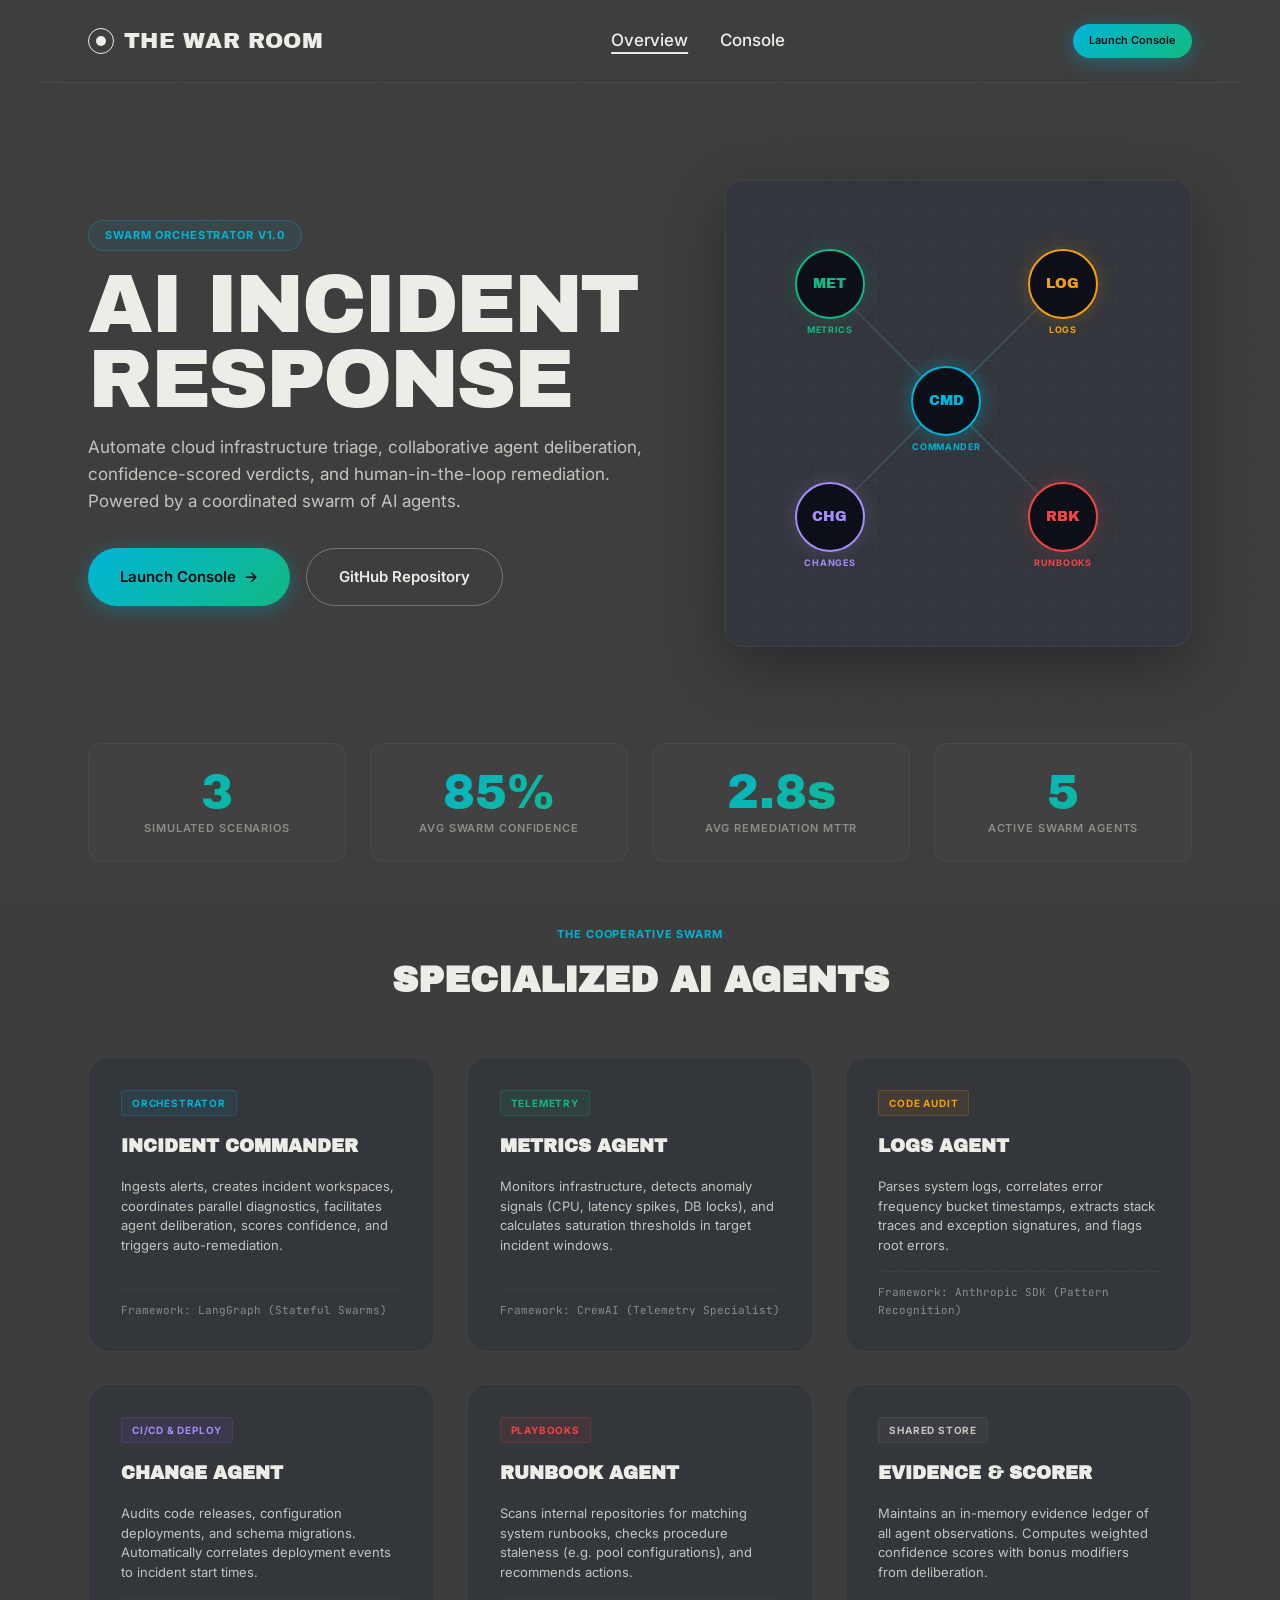
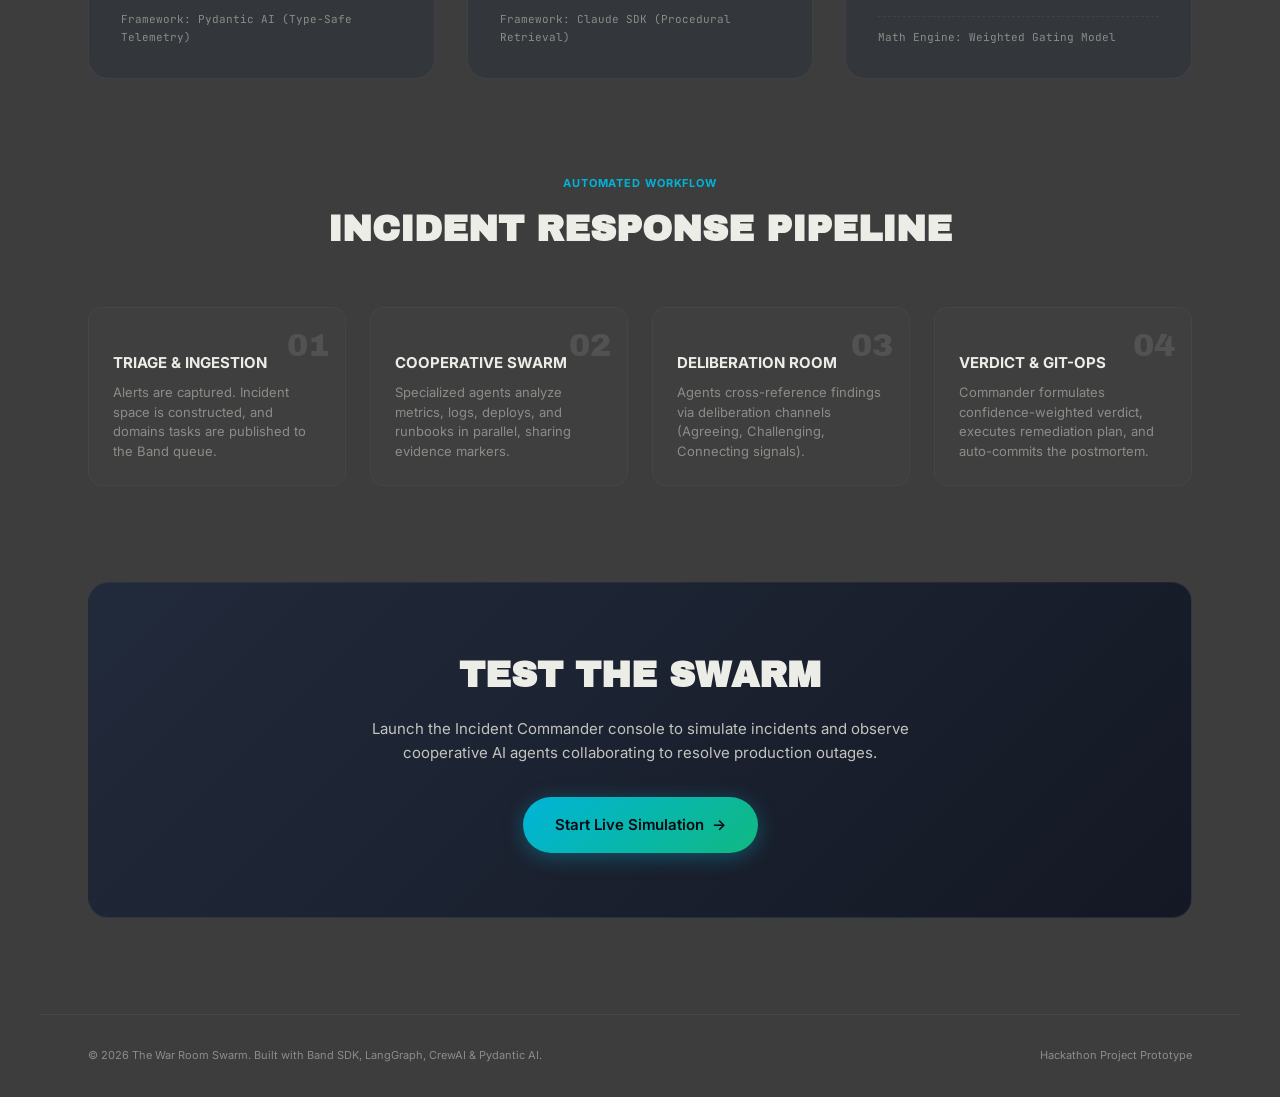
==== ui/index.html @ ccea722c "feat: implement premium landing page index.html and link dashboard back to home page" ====
<!DOCTYPE html>
<html lang="en">
<head>
    <meta charset="UTF-8">
    <meta name="viewport" content="width=device-width, initial-scale=1.0">
    <title>The War Room — Autonomous AI Incident Response Swarm</title>
    <link rel="preconnect" href="https://fonts.googleapis.com">
    <link rel="preconnect" href="https://fonts.gstatic.com" crossorigin>
    <link href="https://fonts.googleapis.com/css2?family=Archivo+Black&family=Inter:wght@400;500;600;700&family=JetBrains+Mono:wght@400;500&display=swap" rel="stylesheet">
    <link rel="stylesheet" href="assets/tokens.css">
    <link rel="stylesheet" href="assets/components.css">
    <style>
        body {
            background-color: #070A13;
            background-image: 
                radial-gradient(at 0% 0%, rgba(0, 180, 216, 0.12) 0px, transparent 50%),
                radial-gradient(at 100% 100%, rgba(16, 185, 129, 0.05) 0px, transparent 50%);
            overflow-x: hidden;
        }

        /* --- Header / Navigation overrides --- */
        .header-nav {
            max-width: 1200px;
            margin: 0 auto;
            border-bottom: 1px solid rgba(255, 255, 255, 0.06);
            backdrop-filter: blur(10px);
            position: sticky;
            top: 0;
            z-index: 100;
        }

        /* --- Hero Section --- */
        .hero {
            max-width: 1200px;
            margin: 0 auto;
            padding: var(--sl-sp-9) var(--sl-sp-7);
            display: grid;
            grid-template-columns: 1.1fr 0.9fr;
            gap: var(--sl-sp-8);
            align-items: center;
        }

        @media (max-width: 968px) {
            .hero {
                grid-template-columns: 1fr;
                text-align: center;
                padding: var(--sl-sp-7) var(--sl-sp-5);
            }
        }

        .hero-badge {
            display: inline-flex;
            align-items: center;
            gap: 8px;
            background: rgba(0, 180, 216, 0.08);
            border: 1px solid rgba(0, 180, 216, 0.25);
            color: #00B4D8;
            padding: 6px 16px;
            border-radius: 99px;
            font-size: var(--sl-fs-micro);
            font-weight: var(--sl-fw-bold);
            letter-spacing: var(--sl-tracking-label);
            text-transform: uppercase;
            margin-bottom: var(--sl-sp-4);
        }

        .hero-title {
            font-size: clamp(48px, 6.5vw, 84px);
            margin: 0 0 var(--sl-sp-4) 0;
            line-height: 0.9;
        }

        .hero-subtitle {
            font-size: var(--sl-fs-body-lg);
            color: var(--sl-fg-soft);
            max-width: 600px;
            margin-bottom: var(--sl-sp-6);
            line-height: 1.6;
        }

        .hero-actions {
            display: flex;
            gap: var(--sl-sp-4);
        }

        @media (max-width: 968px) {
            .hero-actions {
                justify-content: center;
            }
        }

        .btn-primary {
            background: linear-gradient(135deg, #00B4D8, #10B981);
            color: #070A13;
            border: none;
            box-shadow: 0 4px 20px rgba(0, 180, 216, 0.35);
        }
        .btn-primary:hover {
            transform: translateY(-2px);
            box-shadow: 0 6px 24px rgba(0, 180, 216, 0.45);
            background: linear-gradient(135deg, #00B4D8, #10B981);
        }

        /* --- Swarm Interactive Visual --- */
        .swarm-visual {
            position: relative;
            aspect-ratio: 1;
            background: rgba(27, 38, 59, 0.3);
            border: 1px solid rgba(255, 255, 255, 0.05);
            border-radius: var(--sl-r-lg);
            overflow: hidden;
            display: grid;
            place-items: center;
            box-shadow: var(--sl-shadow-lg);
        }

        .visual-grid {
            position: absolute;
            inset: 0;
            background-image: 
                linear-gradient(rgba(255, 255, 255, 0.02) 1px, transparent 1px),
                linear-gradient(90deg, rgba(255, 255, 255, 0.02) 1px, transparent 1px);
            background-size: 30px 30px;
        }

        .visual-node {
            width: 70px;
            height: 70px;
            border-radius: 50%;
            background: rgba(7, 10, 19, 0.9);
            border: 2px solid var(--border-color, var(--sl-line-strong));
            display: grid;
            place-items: center;
            position: absolute;
            box-shadow: 0 0 20px var(--shadow-color, transparent);
            transition: all 0.3s var(--sl-ease);
            cursor: pointer;
            z-index: 10;
        }

        .visual-node:hover {
            transform: scale(1.1);
        }

        .visual-node .abbr {
            font-family: var(--sl-ff-display);
            font-size: 14px;
            color: var(--fg-color, var(--sl-fg));
        }

        .visual-node .badge-tag {
            font-size: 9px;
            font-weight: 700;
            color: var(--tag-color, var(--sl-fg-muted));
            position: absolute;
            bottom: -20px;
            white-space: nowrap;
            letter-spacing: var(--sl-tracking-label);
            text-transform: uppercase;
        }

        /* Connection lines */
        .connection-canvas {
            position: absolute;
            inset: 0;
            width: 100%;
            height: 100%;
            pointer-events: none;
            z-index: 1;
        }

        /* --- Stats Panel --- */
        .stats-banner {
            max-width: 1200px;
            margin: 0 auto var(--sl-sp-8) auto;
            display: grid;
            grid-template-columns: repeat(4, 1fr);
            gap: var(--sl-sp-5);
            padding: 0 var(--sl-sp-7);
        }

        @media (max-width: 768px) {
            .stats-banner {
                grid-template-columns: repeat(2, 1fr);
            }
        }

        .stat-card {
            background: rgba(255, 255, 255, 0.02);
            border: 1px solid rgba(255, 255, 255, 0.04);
            border-radius: var(--sl-r-md);
            padding: var(--sl-sp-5);
            text-align: center;
        }

        .stat-value {
            font-family: var(--sl-ff-display);
            font-size: var(--sl-fs-h1);
            color: var(--sl-fg);
            line-height: 1;
            margin-bottom: 4px;
            background: linear-gradient(135deg, #00B4D8, #10B981);
            -webkit-background-clip: text;
            -webkit-text-fill-color: transparent;
        }

        .stat-label {
            font-size: var(--sl-fs-micro);
            font-weight: var(--sl-fw-semibold);
            color: var(--sl-fg-muted);
            letter-spacing: var(--sl-tracking-label);
            text-transform: uppercase;
        }

        /* --- Features Section --- */
        .section-wrap {
            max-width: 1200px;
            margin: 0 auto var(--sl-sp-9) auto;
            padding: 0 var(--sl-sp-7);
        }

        .section-header {
            margin-bottom: var(--sl-sp-7);
            text-align: center;
        }

        .section-label {
            font-size: var(--sl-fs-micro);
            font-weight: var(--sl-fw-bold);
            color: #00B4D8;
            letter-spacing: var(--sl-tracking-label);
            text-transform: uppercase;
            margin-bottom: 8px;
            display: block;
        }

        .section-title {
            font-family: var(--sl-ff-display);
            font-size: var(--sl-fs-h2);
            margin: 0;
            text-transform: uppercase;
        }

        .agents-grid {
            display: grid;
            grid-template-columns: repeat(3, 1fr);
            gap: var(--sl-sp-6);
        }

        @media (max-width: 968px) {
            .agents-grid {
                grid-template-columns: repeat(2, 1fr);
            }
        }
        @media (max-width: 640px) {
            .agents-grid {
                grid-template-columns: 1fr;
            }
        }

        .agent-item-card {
            background: rgba(27, 38, 59, 0.25);
            border: 1px solid rgba(255, 255, 255, 0.05);
            border-radius: var(--sl-r-lg);
            padding: var(--sl-sp-6);
            display: flex;
            flex-direction: column;
            gap: var(--sl-sp-4);
            transition: all 0.3s var(--sl-ease);
        }

        .agent-item-card:hover {
            transform: translateY(-4px);
            border-color: rgba(0, 180, 216, 0.3);
            background: rgba(27, 38, 59, 0.4);
        }

        .agent-badge {
            background: rgba(255, 255, 255, 0.04);
            color: var(--sl-fg-soft);
            padding: 4px 10px;
            border-radius: 4px;
            font-size: 10px;
            font-weight: 700;
            width: fit-content;
            text-transform: uppercase;
            letter-spacing: var(--sl-tracking-label);
            border: 1px solid rgba(255, 255, 255, 0.06);
        }

        .agent-badge.commander { background: rgba(0, 180, 216, 0.08); border-color: rgba(0, 180, 216, 0.2); color: #00B4D8; }
        .agent-badge.metrics { background: rgba(16, 185, 129, 0.08); border-color: rgba(16, 185, 129, 0.2); color: #10B981; }
        .agent-badge.logs { background: rgba(245, 158, 11, 0.08); border-color: rgba(245, 158, 11, 0.2); color: #F59E0B; }
        .agent-badge.change { background: rgba(139, 92, 246, 0.08); border-color: rgba(139, 92, 246, 0.2); color: #A78BFA; }
        .agent-badge.runbook { background: rgba(239, 68, 68, 0.08); border-color: rgba(239, 68, 68, 0.2); color: #EF4444; }

        .agent-name {
            font-family: var(--sl-ff-display);
            font-size: var(--sl-fs-h4);
            margin: 0;
            text-transform: uppercase;
        }

        .agent-desc {
            color: var(--sl-fg-soft);
            font-size: var(--sl-fs-small);
            line-height: 1.5;
            margin: 0;
        }

        .agent-framework {
            font-size: var(--sl-fs-micro);
            font-family: var(--sl-ff-mono);
            color: var(--sl-fg-muted);
            margin-top: auto;
            border-top: 1px dashed rgba(255, 255, 255, 0.06);
            padding-top: 12px;
        }

        /* --- Protocol/Steps Section --- */
        .timeline-steps {
            display: grid;
            grid-template-columns: repeat(4, 1fr);
            gap: var(--sl-sp-5);
            margin-top: var(--sl-sp-6);
        }

        @media (max-width: 968px) {
            .timeline-steps {
                grid-template-columns: repeat(2, 1fr);
            }
        }
        @media (max-width: 640px) {
            .timeline-steps {
                grid-template-columns: 1fr;
            }
        }

        .step-item {
            position: relative;
            background: rgba(255, 255, 255, 0.01);
            border: 1px solid rgba(255, 255, 255, 0.03);
            border-radius: var(--sl-r-md);
            padding: var(--sl-sp-5);
        }

        .step-num {
            font-family: var(--sl-ff-display);
            font-size: 32px;
            color: rgba(255, 255, 255, 0.1);
            position: absolute;
            top: 12px;
            right: 16px;
        }

        .step-title {
            font-weight: var(--sl-fw-bold);
            font-size: var(--sl-fs-body);
            margin-bottom: 8px;
            text-transform: uppercase;
            color: var(--sl-fg);
        }

        .step-desc {
            font-size: var(--sl-fs-small);
            color: var(--sl-fg-muted);
            line-height: 1.5;
            margin: 0;
        }

        /* --- CTA Block --- */
        .cta-block {
            background: linear-gradient(135deg, rgba(27, 38, 59, 0.8), rgba(10, 15, 30, 0.8));
            border: 1px solid rgba(255, 255, 255, 0.06);
            border-radius: var(--sl-r-lg);
            padding: var(--sl-sp-8) var(--sl-sp-6);
            text-align: center;
            margin-bottom: var(--sl-sp-9);
            position: relative;
            overflow: hidden;
        }

        .cta-title {
            font-family: var(--sl-ff-display);
            font-size: var(--sl-fs-h2);
            margin: 0 0 var(--sl-sp-3) 0;
            text-transform: uppercase;
        }

        .cta-desc {
            color: var(--sl-fg-soft);
            max-width: 550px;
            margin: 0 auto var(--sl-sp-6) auto;
            font-size: var(--sl-fs-body);
            line-height: 1.6;
        }

        /* --- Footer --- */
        .footer {
            max-width: 1200px;
            margin: 0 auto;
            padding: var(--sl-sp-6) var(--sl-sp-7);
            border-top: 1px solid rgba(255, 255, 255, 0.06);
            display: flex;
            justify-content: space-between;
            align-items: center;
            font-size: var(--sl-fs-micro);
            color: var(--sl-fg-muted);
        }

        @media (max-width: 640px) {
            .footer {
                flex-direction: column;
                gap: var(--sl-sp-3);
                text-align: center;
            }
        }
    </style>
</head>
<body class="sl-body sl-grain">

    <!-- NAVIGATION HEADER -->
    <nav class="sl-nav header-nav">
        <a href="index.html" class="sl-logo">
            <span class="mark"></span>
            THE WAR ROOM
        </a>
        <div class="sl-nav-links">
            <a href="index.html" class="active">Overview</a>
            <a href="dashboard.html">Console</a>
        </div>
        <div class="sl-nav-right">
            <a href="dashboard.html" class="btn btn--sm btn-primary">Launch Console</a>
        </div>
    </nav>

    <!-- HERO SECTION -->
    <header class="hero">
        <div class="hero-content">
            <div class="hero-badge">
                <span>Swarm Orchestrator v1.0</span>
            </div>
            <h1 class="hero-title sl-display">AI Incident Response</h1>
            <p class="hero-subtitle">
                Automate cloud infrastructure triage, collaborative agent deliberation, confidence-scored verdicts, and human-in-the-loop remediation. Powered by a coordinated swarm of AI agents.
            </p>
            <div class="hero-actions">
                <a href="dashboard.html" class="btn btn--lg btn-primary">Launch Console <span class="arrow">→</span></a>
                <a href="https://github.com/vib3withsimran/The-war-room" target="_blank" class="btn btn--lg btn--ghost">GitHub Repository</a>
            </div>
        </div>

        <div class="swarm-visual">
            <div class="visual-grid"></div>
            <canvas class="connection-canvas" id="connections"></canvas>

            <!-- Commander Node -->
            <div class="visual-node" id="node-cmd" style="top: 40%; left: 40%; --border-color: #00B4D8; --shadow-color: rgba(0, 180, 216, 0.4); --fg-color: #00B4D8;">
                <span class="abbr">CMD</span>
                <span class="badge-tag" style="--tag-color: #00B4D8;">Commander</span>
            </div>

            <!-- Metrics Agent Node -->
            <div class="visual-node" id="node-mt" style="top: 15%; left: 15%; --border-color: #10B981; --shadow-color: rgba(16, 185, 129, 0.2); --fg-color: #10B981;">
                <span class="abbr">MET</span>
                <span class="badge-tag" style="--tag-color: #10B981;">Metrics</span>
            </div>

            <!-- Logs Agent Node -->
            <div class="visual-node" id="node-lg" style="top: 15%; left: 65%; --border-color: #F59E0B; --shadow-color: rgba(245, 158, 11, 0.2); --fg-color: #F59E0B;">
                <span class="abbr">LOG</span>
                <span class="badge-tag" style="--tag-color: #F59E0B;">Logs</span>
            </div>

            <!-- Change Agent Node -->
            <div class="visual-node" id="node-ch" style="top: 65%; left: 15%; --border-color: #A78BFA; --shadow-color: rgba(167, 139, 250, 0.2); --fg-color: #A78BFA;">
                <span class="abbr">CHG</span>
                <span class="badge-tag" style="--tag-color: #A78BFA;">Changes</span>
            </div>

            <!-- Runbook Agent Node -->
            <div class="visual-node" id="node-rb" style="top: 65%; left: 65%; --border-color: #EF4444; --shadow-color: rgba(239, 68, 68, 0.2); --fg-color: #EF4444;">
                <span class="abbr">RBK</span>
                <span class="badge-tag" style="--tag-color: #EF4444;">Runbooks</span>
            </div>
        </div>
    </header>

    <!-- LIVE STATS BANNER -->
    <section class="stats-banner">
        <div class="stat-card">
            <div class="stat-value" id="stat-scenarios">3</div>
            <div class="stat-label">Simulated Scenarios</div>
        </div>
        <div class="stat-card">
            <div class="stat-value" id="stat-confidence">86%</div>
            <div class="stat-label">Avg Swarm Confidence</div>
        </div>
        <div class="stat-card">
            <div class="stat-value" id="stat-mttr">2.8s</div>
            <div class="stat-label">Avg Remediation MTTR</div>
        </div>
        <div class="stat-card">
            <div class="stat-value" id="stat-agents">5</div>
            <div class="stat-label">Active Swarm Agents</div>
        </div>
    </section>

    <!-- AGENT SWARM SHOWCASE -->
    <section class="section-wrap">
        <div class="section-header">
            <span class="section-label">The Cooperative Swarm</span>
            <h2 class="section-title">Specialized AI Agents</h2>
        </div>
        <div class="agents-grid">
            <!-- Commander Agent -->
            <div class="agent-item-card">
                <span class="agent-badge commander">Orchestrator</span>
                <h3 class="agent-name">Incident Commander</h3>
                <p class="agent-desc">Ingests alerts, creates incident workspaces, coordinates parallel diagnostics, facilitates agent deliberation, scores confidence, and triggers auto-remediation.</p>
                <div class="agent-framework">Framework: LangGraph (Stateful Swarms)</div>
            </div>

            <!-- Metrics Agent -->
            <div class="agent-item-card">
                <span class="agent-badge metrics">Telemetry</span>
                <h3 class="agent-name">Metrics Agent</h3>
                <p class="agent-desc">Monitors infrastructure, detects anomaly signals (CPU, latency spikes, DB locks), and calculates saturation thresholds in target incident windows.</p>
                <div class="agent-framework">Framework: CrewAI (Telemetry Specialist)</div>
            </div>

            <!-- Logs Agent -->
            <div class="agent-item-card">
                <span class="agent-badge logs">Code Audit</span>
                <h3 class="agent-name">Logs Agent</h3>
                <p class="agent-desc">Parses system logs, correlates error frequency bucket timestamps, extracts stack traces and exception signatures, and flags root errors.</p>
                <div class="agent-framework">Framework: Anthropic SDK (Pattern Recognition)</div>
            </div>

            <!-- Change Agent -->
            <div class="agent-item-card">
                <span class="agent-badge change">CI/CD & Deploy</span>
                <h3 class="agent-name">Change Agent</h3>
                <p class="agent-desc">Audits code releases, configuration deployments, and schema migrations. Automatically correlates deployment events to incident start times.</p>
                <div class="agent-framework">Framework: Pydantic AI (Type-Safe Telemetry)</div>
            </div>

            <!-- Runbook Agent -->
            <div class="agent-item-card">
                <span class="agent-badge runbook">Playbooks</span>
                <h3 class="agent-name">Runbook Agent</h3>
                <p class="agent-desc">Scans internal repositories for matching system runbooks, checks procedure staleness (e.g. pool configurations), and recommends actions.</p>
                <div class="agent-framework">Framework: Claude SDK (Procedural Retrieval)</div>
            </div>

            <!-- Evidence Store -->
            <div class="agent-item-card">
                <span class="agent-badge">Shared Store</span>
                <h3 class="agent-name">Evidence & Scorer</h3>
                <p class="agent-desc">Maintains an in-memory evidence ledger of all agent observations. Computes weighted confidence scores with bonus modifiers from deliberation.</p>
                <div class="agent-framework">Math Engine: Weighted Gating Model</div>
            </div>
        </div>
    </section>

    <!-- INCIDENT PROTOCOL TIMELINE -->
    <section class="section-wrap">
        <div class="section-header">
            <span class="section-label">Automated Workflow</span>
            <h2 class="section-title">Incident Response Pipeline</h2>
        </div>
        <div class="timeline-steps">
            <div class="step-item">
                <span class="step-num">01</span>
                <h4 class="step-title">Triage & Ingestion</h4>
                <p class="step-desc">Alerts are captured. Incident space is constructed, and domains tasks are published to the Band queue.</p>
            </div>
            <div class="step-item">
                <span class="step-num">02</span>
                <h4 class="step-title">Cooperative Swarm</h4>
                <p class="step-desc">Specialized agents analyze metrics, logs, deploys, and runbooks in parallel, sharing evidence markers.</p>
            </div>
            <div class="step-item">
                <span class="step-num">03</span>
                <h4 class="step-title">Deliberation Room</h4>
                <p class="step-desc">Agents cross-reference findings via deliberation channels (Agreeing, Challenging, Connecting signals).</p>
            </div>
            <div class="step-item">
                <span class="step-num">04</span>
                <h4 class="step-title">Verdict & Git-Ops</h4>
                <p class="step-desc">Commander formulates confidence-weighted verdict, executes remediation plan, and auto-commits the postmortem.</p>
            </div>
        </div>
    </section>

    <!-- CTA BANNER -->
    <section class="section-wrap">
        <div class="cta-block">
            <h2 class="cta-title">Test the Swarm</h2>
            <p class="cta-desc">Launch the Incident Commander console to simulate incidents and observe cooperative AI agents collaborating to resolve production outages.</p>
            <a href="dashboard.html" class="btn btn--lg btn-primary">Start Live Simulation <span class="arrow">→</span></a>
        </div>
    </section>

    <!-- FOOTER -->
    <footer class="footer">
        <div>© 2026 The War Room Swarm. Built with Band SDK, LangGraph, CrewAI & Pydantic AI.</div>
        <div>Hackathon Project Prototype</div>
    </footer>

    <!-- load scenarios.js to dynamically compute stats -->
    <script src="scenarios.js"></script>
    <script>
        // Draw connection lines on canvas
        function drawConnections() {
            const canvas = document.getElementById('connections');
            const container = canvas.parentElement;
            canvas.width = container.offsetWidth;
            canvas.height = container.offsetHeight;
            const ctx = canvas.getContext('2d');
            ctx.clearRect(0, 0, canvas.width, canvas.height);

            const cmd = document.getElementById('node-cmd');
            const mt = document.getElementById('node-mt');
            const lg = document.getElementById('node-lg');
            const ch = document.getElementById('node-ch');
            const rb = document.getElementById('node-rb');

            function getCenter(el) {
                return {
                    x: el.offsetLeft + el.offsetWidth / 2,
                    y: el.offsetTop + el.offsetHeight / 2
                };
            }

            const pCmd = getCenter(cmd);
            const targets = [getCenter(mt), getCenter(lg), getCenter(ch), getCenter(rb)];

            ctx.lineWidth = 1.5;
            
            // Draw lines with gradient
            targets.forEach(t => {
                const grad = ctx.createLinearGradient(pCmd.x, pCmd.y, t.x, t.y);
                grad.addColorStop(0, 'rgba(0, 180, 216, 0.4)');
                grad.addColorStop(1, 'rgba(255, 255, 255, 0.05)');
                
                ctx.strokeStyle = grad;
                ctx.beginPath();
                ctx.moveTo(pCmd.x, pCmd.y);
                ctx.lineTo(t.x, t.y);
                ctx.stroke();
            });
        }

        window.addEventListener('load', () => {
            drawConnections();
            
            // Parse scenarios.js variables to compute live dashboard metrics
            if (window.WAR_ROOM_SCENARIOS) {
                const data = window.WAR_ROOM_SCENARIOS;
                const order = data.order || [];
                const scenarios = data.scenarios || {};
                
                let totalConf = 0;
                let count = 0;
                
                order.forEach(id => {
                    const s = scenarios[id];
                    if (s) {
                        totalConf += s.confidence;
                        count++;
                    }
                });

                document.getElementById('stat-scenarios').textContent = count;
                if (count > 0) {
                    const avgConfPct = Math.round((totalConf / count) * 100);
                    document.getElementById('stat-confidence').textContent = avgConfPct + '%';
                }
            }
        });
        
        window.addEventListener('resize', drawConnections);
    </script>
</body>
</html>
---- ui/assets/tokens.css ----
/* ============================================================
   SLATE Design System — tokens.css
   All design decisions live here as CSS custom properties.
   Load Archivo Black (display) and Inter (UI/body) +
   JetBrains Mono (code, rare) from Google Fonts:

   <link rel="preconnect" href="https://fonts.googleapis.com">
   <link rel="preconnect" href="https://fonts.gstatic.com" crossorigin>
   <link href="https://fonts.googleapis.com/css2?family=Archivo+Black&family=Inter:wght@400;500;600;700&family=JetBrains+Mono:wght@400;500&display=swap" rel="stylesheet">
   ============================================================ */

:root {
  /* ---------- Surfaces — warm charcoal, five steps ---------- */
  --sl-bg:         #3D3D3D;   /* page canvas — warm charcoal, never pure black */
  --sl-bg-alt:     #454545;   /* subtle lift, nested zone */
  --sl-surface:    #525252;   /* default card / thumb */
  --sl-surface-2:  #5E5E5E;   /* elevated card, hover */
  --sl-bg-dark:    #2A2A2A;   /* deep zone, footer */

  /* ---------- Foreground — warm off-white ---------- */
  --sl-fg:        #EDEDE8;    /* primary text, display */
  --sl-fg-soft:   #C4C4BE;    /* secondary body */
  --sl-fg-muted:  #8C8C87;    /* captions, meta, disabled */
  --sl-fg-faint:  #646461;    /* placeholders */

  /* ---------- Lines — semi-transparent white over charcoal ---------- */
  --sl-line:        rgba(237, 237, 232, 0.08);   /* default subtle border */
  --sl-line-strong: rgba(237, 237, 232, 0.16);   /* emphasized */
  --sl-line-hard:   rgba(237, 237, 232, 0.32);   /* button outline */

  /* ---------- Accent — monochrome by default (white on charcoal) ---------- */
  /* The system is intentionally monochromatic. If the host brand
     needs a chromatic accent, override --sl-accent at :root level. */
  --sl-accent:        #EDEDE8;
  --sl-accent-soft:   rgba(237, 237, 232, 0.6);
  --sl-accent-tint:   rgba(237, 237, 232, 0.08);
  --sl-accent-glow:   rgba(237, 237, 232, 0.20);
  --sl-accent-ink:    #2A2A2A;   /* text on bright fill */

  /* ---------- Support — rare ---------- */
  --sl-danger:   #E85545;
  --sl-success:  #7DC877;
  --sl-warning:  #E8A855;

  /* ---------- Typography ---------- */
  --sl-ff-display: "Archivo Black", "Anton", "Impact", sans-serif;
  --sl-ff-sans:    "Inter", "Helvetica Neue", Arial, sans-serif;
  --sl-ff-mono:    "JetBrains Mono", "SFMono-Regular", Consolas, monospace;

  /* Type scale — display sizes are huge by design */
  --sl-fs-display-1: clamp(80px, 14vw, 240px);
  --sl-fs-display-2: clamp(64px, 10vw, 180px);
  --sl-fs-display-3: clamp(44px, 7vw, 120px);
  --sl-fs-h1: 48px;
  --sl-fs-h2: 36px;
  --sl-fs-h3: 24px;
  --sl-fs-h4: 18px;
  --sl-fs-body-lg: 17px;
  --sl-fs-body: 15px;
  --sl-fs-small: 13px;
  --sl-fs-micro: 11px;

  --sl-lh-display: 0.88;      /* Archivo Black is heavy — tight line-height */
  --sl-lh-tight:   1.1;
  --sl-lh-snug:    1.4;
  --sl-lh-body:    1.6;

  --sl-tracking-display: -0.03em;   /* tight on massive caps */
  --sl-tracking-label:    0.08em;   /* UPPERCASE labels */
  --sl-tracking-mono:     0.02em;

  --sl-fw-regular:  400;
  --sl-fw-medium:   500;
  --sl-fw-semibold: 600;
  --sl-fw-bold:     700;

  /* ---------- Spacing (4px base) ---------- */
  --sl-sp-1:  4px;
  --sl-sp-2:  8px;
  --sl-sp-3:  12px;
  --sl-sp-4:  16px;
  --sl-sp-5:  24px;
  --sl-sp-6:  32px;
  --sl-sp-7:  48px;
  --sl-sp-8:  64px;
  --sl-sp-9:  96px;
  --sl-sp-10: 128px;

  /* ---------- Geometry — pills and circles ---------- */
  --sl-r-xs:   4px;
  --sl-r-sm:   8px;
  --sl-r-md:   14px;
  --sl-r-lg:   20px;
  --sl-r-xl:   28px;
  --sl-r-pill: 999px;      /* default on buttons, nav chips, product thumbs */

  --sl-bw-hair:  1px;
  --sl-bw-thick: 1.5px;

  /* ---------- Shadows — soft, grounded ---------- */
  --sl-shadow-xs: 0 2px 6px  rgba(0, 0, 0, 0.12);
  --sl-shadow-sm: 0 4px 16px rgba(0, 0, 0, 0.16);
  --sl-shadow:    0 8px 32px rgba(0, 0, 0, 0.24);
  --sl-shadow-lg: 0 20px 60px rgba(0, 0, 0, 0.32);

  /* Soft inner gradient for circular product thumbs */
  --sl-thumb-gradient: radial-gradient(circle at 50% 40%,
    rgba(237, 237, 232, 0.08) 0%,
    rgba(237, 237, 232, 0.02) 60%,
    transparent 100%);

  /* ---------- Motion — restrained, confident ---------- */
  --sl-ease:     cubic-bezier(0.2, 0.7, 0.2, 1);
  --sl-dur-fast: 180ms;
  --sl-dur-med:  280ms;
}

/* ============================================================
   Base — applied via .sl-body on <body>
   ============================================================ */
*, *::before, *::after { box-sizing: border-box; }

.sl-body {
  margin: 0;
  background: var(--sl-bg);
  color: var(--sl-fg);
  font-family: var(--sl-ff-sans);
  font-size: var(--sl-fs-body);
  font-weight: var(--sl-fw-regular);
  line-height: var(--sl-lh-body);
  -webkit-font-smoothing: antialiased;
  -moz-osx-font-smoothing: grayscale;
  text-rendering: optimizeLegibility;
  position: relative;
}

/* Signature grain — apply via .sl-grain on body or a wrapper.
   Uses an inline SVG turbulence filter so no external asset is needed. */
.sl-grain::before {
  content: "";
  position: fixed;
  inset: 0;
  pointer-events: none;
  z-index: 9999;
  background-image: url("data:image/svg+xml;utf8,<svg xmlns='http://www.w3.org/2000/svg' width='200' height='200'><filter id='n'><feTurbulence type='fractalNoise' baseFrequency='0.85' numOctaves='2' stitchTiles='stitch'/><feColorMatrix values='0 0 0 0 1 0 0 0 0 1 0 0 0 0 1 0 0 0 0.45 0'/></filter><rect width='100%25' height='100%25' filter='url(%23n)' opacity='0.55'/></svg>");
  background-size: 200px 200px;
  opacity: 0.06;
  mix-blend-mode: overlay;
}

::selection { background: var(--sl-fg); color: var(--sl-accent-ink); }
---- ui/assets/components.css ----
/* ============================================================
   SLATE Design System — components.css
   All reusable component classes. Depends on tokens.css.
   Prefix is .sl-* (except .btn).
   ============================================================ */

/* ============================================================
   Typography utilities
   ============================================================ */
.sl-display {
  font-family: var(--sl-ff-display);
  font-weight: var(--sl-fw-regular);   /* Archivo Black ships as single weight */
  text-transform: uppercase;
  letter-spacing: var(--sl-tracking-display);
  line-height: var(--sl-lh-display);
  color: var(--sl-fg);
}
.sl-display--outline {
  -webkit-text-stroke: 2px var(--sl-fg);
  -webkit-text-fill-color: transparent;
  color: transparent;
}

.sl-mono {
  font-family: var(--sl-ff-mono);
  font-size: var(--sl-fs-small);
  letter-spacing: var(--sl-tracking-mono);
}

.sl-label {
  font-family: var(--sl-ff-sans);
  font-size: var(--sl-fs-micro);
  font-weight: var(--sl-fw-semibold);
  letter-spacing: var(--sl-tracking-label);
  text-transform: uppercase;
  color: var(--sl-fg-muted);
}

.sl-muted       { color: var(--sl-fg-muted); }
.sl-soft        { color: var(--sl-fg-soft); }

/* ============================================================
   Logo — circle mark + wordmark
   ============================================================ */
.sl-logo {
  display: inline-flex;
  align-items: center;
  gap: 10px;
  font-family: var(--sl-ff-display);
  font-size: 22px;
  letter-spacing: 0.02em;
  color: var(--sl-fg);
  text-decoration: none;
  text-transform: uppercase;
  line-height: 1;
}
.sl-logo .mark {
  width: 26px;
  height: 26px;
  border: 1.5px solid var(--sl-fg);
  border-radius: 50%;
  display: grid;
  place-items: center;
  flex-shrink: 0;
}
.sl-logo .mark::before {
  content: "";
  width: 10px; height: 10px;
  border-radius: 50%;
  background: var(--sl-fg);
}
.sl-logo--lg { font-size: 32px; }
.sl-logo--lg .mark { width: 36px; height: 36px; }
.sl-logo--lg .mark::before { width: 14px; height: 14px; }

/* ============================================================
   Buttons — pill-rounded, minimal
   ============================================================ */
.btn {
  --btn-bg: var(--sl-fg);
  --btn-fg: var(--sl-accent-ink);
  --btn-border: var(--sl-fg);
  display: inline-flex;
  align-items: center;
  justify-content: center;
  gap: 8px;
  font-family: var(--sl-ff-sans);
  font-size: var(--sl-fs-small);
  font-weight: var(--sl-fw-semibold);
  padding: 12px 24px;
  background: var(--btn-bg);
  color: var(--btn-fg);
  border: var(--sl-bw-hair) solid var(--btn-border);
  border-radius: var(--sl-r-pill);
  cursor: pointer;
  text-decoration: none;
  transition: background var(--sl-dur-fast) var(--sl-ease),
              color var(--sl-dur-fast) var(--sl-ease),
              border-color var(--sl-dur-fast) var(--sl-ease),
              transform var(--sl-dur-fast) var(--sl-ease);
}
.btn:hover {
  background: var(--sl-fg-soft);
  border-color: var(--sl-fg-soft);
  transform: translateY(-1px);
}
.btn:active { transform: translateY(0); opacity: 0.85; }

/* Ghost — outlined, transparent */
.btn--ghost {
  --btn-bg: transparent;
  --btn-fg: var(--sl-fg);
  --btn-border: var(--sl-line-hard);
}
.btn--ghost:hover {
  --btn-bg: var(--sl-bg-alt);
  --btn-border: var(--sl-fg);
  color: var(--sl-fg);
}

/* Dark — on bright surfaces */
.btn--dark {
  --btn-bg: var(--sl-bg-dark);
  --btn-fg: var(--sl-fg);
  --btn-border: var(--sl-bg-dark);
}
.btn--dark:hover { --btn-bg: var(--sl-bg); --btn-border: var(--sl-bg); }

.btn--sm { font-size: var(--sl-fs-micro); padding: 8px 16px; }
.btn--lg { font-size: var(--sl-fs-body); padding: 16px 32px; }

/* Round icon button — for search, cart, arrows */
.btn--round {
  width: 44px;
  height: 44px;
  padding: 0;
  border-radius: 50%;
}
.btn--round.btn--sm { width: 32px; height: 32px; }
.btn--round.btn--lg { width: 56px; height: 56px; }

.btn .arrow { display: inline-block; transition: transform var(--sl-dur-fast) var(--sl-ease); }
.btn:hover .arrow { transform: translateX(3px); }

/* ============================================================
   Link — subtle underlined
   ============================================================ */
.sl-link {
  color: var(--sl-fg);
  text-decoration: underline;
  text-decoration-thickness: 1px;
  text-underline-offset: 4px;
  text-decoration-color: var(--sl-line-strong);
  transition: color var(--sl-dur-fast) var(--sl-ease),
              text-decoration-color var(--sl-dur-fast) var(--sl-ease);
}
.sl-link:hover { color: var(--sl-fg); text-decoration-color: var(--sl-fg); }
.sl-link--muted { color: var(--sl-fg-muted); }
.sl-link--muted:hover { color: var(--sl-fg); }

/* ============================================================
   Card — rounded, subtle border
   ============================================================ */
.sl-card {
  background: var(--sl-bg-alt);
  border: var(--sl-bw-hair) solid var(--sl-line);
  border-radius: var(--sl-r-lg);
  padding: var(--sl-sp-6);
}
.sl-card--elevated { background: var(--sl-surface); box-shadow: var(--sl-shadow-sm); }
.sl-card--flat     { background: transparent; border-color: transparent; padding: 0; }
.sl-card--dark     { background: var(--sl-bg-dark); }

/* ============================================================
   Product thumb — the signature circular/oval capsule
   ============================================================ */
.sl-thumb {
  display: flex;
  flex-direction: column;
  align-items: center;
  gap: var(--sl-sp-3);
  text-decoration: none;
  color: inherit;
  cursor: pointer;
}
.sl-thumb .capsule {
  width: 160px;
  height: 180px;
  border-radius: var(--sl-r-pill);     /* oval via full rounding + aspect */
  background: var(--sl-bg-alt) var(--sl-thumb-gradient);
  border: var(--sl-bw-hair) solid var(--sl-line);
  display: grid;
  place-items: center;
  overflow: hidden;
  position: relative;
  transition: transform var(--sl-dur-med) var(--sl-ease),
              border-color var(--sl-dur-fast) var(--sl-ease);
}
.sl-thumb:hover .capsule {
  transform: translateY(-4px);
  border-color: var(--sl-line-strong);
}
.sl-thumb .capsule img { max-width: 70%; height: auto; object-fit: contain; }
.sl-thumb .title {
  font-family: var(--sl-ff-sans);
  font-size: var(--sl-fs-micro);
  font-weight: var(--sl-fw-semibold);
  letter-spacing: var(--sl-tracking-label);
  text-transform: uppercase;
  color: var(--sl-fg);
  text-align: center;
  max-width: 160px;
  line-height: 1.3;
}
.sl-thumb .spark {
  color: var(--sl-fg);
  font-size: 10px;
  opacity: 0.6;
  margin-top: -4px;
}
.sl-thumb--sm .capsule { width: 112px; height: 132px; }
.sl-thumb--lg .capsule { width: 220px; height: 260px; }

/* ============================================================
   Feature card — icon + heading + body
   ============================================================ */
.sl-feature {
  background: var(--sl-bg-alt);
  border: var(--sl-bw-hair) solid var(--sl-line);
  border-radius: var(--sl-r-lg);
  padding: var(--sl-sp-6);
  display: flex;
  flex-direction: column;
  gap: var(--sl-sp-4);
}
.sl-feature h4 {
  margin: 0;
  font-family: var(--sl-ff-display);
  font-size: var(--sl-fs-h3);
  color: var(--sl-fg);
  text-transform: uppercase;
  letter-spacing: -0.02em;
  line-height: 1;
}
.sl-feature p {
  margin: 0;
  color: var(--sl-fg-soft);
  font-size: var(--sl-fs-body);
  line-height: 1.6;
}

/* ============================================================
   Icon container — round chip
   ============================================================ */
.sl-icon-box {
  width: 44px;
  height: 44px;
  border-radius: 50%;
  background: var(--sl-bg-alt);
  color: var(--sl-fg);
  border: var(--sl-bw-hair) solid var(--sl-line);
  display: grid;
  place-items: center;
  flex-shrink: 0;
  transition: background var(--sl-dur-fast) var(--sl-ease),
              border-color var(--sl-dur-fast) var(--sl-ease);
}
.sl-icon-box:hover { background: var(--sl-surface); border-color: var(--sl-line-strong); }
.sl-icon-box svg { width: 18px; height: 18px; }
.sl-icon-box--sm { width: 32px; height: 32px; }
.sl-icon-box--sm svg { width: 14px; height: 14px; }
.sl-icon-box--lg { width: 56px; height: 56px; }
.sl-icon-box--lg svg { width: 24px; height: 24px; }
.sl-icon-box--solid { background: var(--sl-fg); color: var(--sl-accent-ink); border-color: var(--sl-fg); }
.sl-icon-box--solid:hover { background: var(--sl-fg-soft); border-color: var(--sl-fg-soft); }

/* ============================================================
   Review card — avatar + quote, small inline
   ============================================================ */
.sl-review {
  display: flex;
  flex-direction: column;
  gap: var(--sl-sp-4);
  max-width: 340px;
}
.sl-review .avatar {
  width: 56px;
  height: 56px;
  border-radius: 50%;
  overflow: hidden;
  background: var(--sl-surface);
  border: var(--sl-bw-hair) solid var(--sl-line);
}
.sl-review .avatar img { width: 100%; height: 100%; object-fit: cover; }
.sl-review .quote {
  font-size: var(--sl-fs-body);
  line-height: 1.45;
  color: var(--sl-fg);
  margin: 0;
}
.sl-review .link {
  font-size: var(--sl-fs-small);
  color: var(--sl-fg);
  text-decoration: underline;
  text-decoration-thickness: 1px;
  text-underline-offset: 4px;
  width: max-content;
}

/* ============================================================
   Badge — pill
   ============================================================ */
.sl-badge {
  display: inline-flex;
  align-items: center;
  gap: 6px;
  font-family: var(--sl-ff-sans);
  font-weight: var(--sl-fw-semibold);
  font-size: 11px;
  letter-spacing: var(--sl-tracking-label);
  text-transform: uppercase;
  padding: 5px 12px;
  border-radius: var(--sl-r-pill);
  background: var(--sl-bg-alt);
  color: var(--sl-fg);
  border: var(--sl-bw-hair) solid var(--sl-line);
}
.sl-badge--solid { background: var(--sl-fg); color: var(--sl-accent-ink); border-color: var(--sl-fg); }
.sl-badge--ghost { background: transparent; color: var(--sl-fg-muted); border-color: var(--sl-line-strong); }

/* ============================================================
   Navigation — logo left, links center, icons right
   ============================================================ */
.sl-nav {
  display: flex;
  align-items: center;
  justify-content: space-between;
  padding: var(--sl-sp-5) var(--sl-sp-7);
}
.sl-nav-links {
  display: flex;
  gap: var(--sl-sp-6);
  font-family: var(--sl-ff-sans);
  font-size: var(--sl-fs-body-lg);
  font-weight: var(--sl-fw-medium);
}
.sl-nav-links a {
  color: var(--sl-fg);
  text-decoration: none;
  transition: opacity var(--sl-dur-fast) var(--sl-ease);
}
.sl-nav-links a:hover { opacity: 0.7; }
.sl-nav-links a.active { text-decoration: underline; text-decoration-thickness: 1.5px; text-underline-offset: 6px; }
.sl-nav-right { display: flex; align-items: center; gap: var(--sl-sp-3); }

.sl-nav-divider {
  width: 1px;
  height: 20px;
  background: var(--sl-line-strong);
}

/* ============================================================
   Form fields
   ============================================================ */
.sl-field { display: flex; flex-direction: column; gap: 6px; margin-bottom: var(--sl-sp-4); }
.sl-field label {
  font-family: var(--sl-ff-sans);
  font-size: var(--sl-fs-small);
  font-weight: var(--sl-fw-semibold);
  color: var(--sl-fg);
}
.sl-field input,
.sl-field textarea,
.sl-field select {
  font-family: var(--sl-ff-sans);
  font-size: var(--sl-fs-body);
  padding: 14px 20px;
  background: var(--sl-bg-alt);
  color: var(--sl-fg);
  border: var(--sl-bw-hair) solid var(--sl-line-strong);
  border-radius: var(--sl-r-pill);
  outline: none;
  transition: border-color var(--sl-dur-fast) var(--sl-ease),
              box-shadow var(--sl-dur-fast) var(--sl-ease);
}
.sl-field textarea { border-radius: var(--sl-r-lg); }
.sl-field input::placeholder,
.sl-field textarea::placeholder { color: var(--sl-fg-faint); }
.sl-field input:focus,
.sl-field textarea:focus,
.sl-field select:focus {
  border-color: var(--sl-fg);
  box-shadow: 0 0 0 3px var(--sl-accent-glow);
}

/* ============================================================
   FAQ item
   ============================================================ */
.sl-faq-item {
  background: var(--sl-bg-alt);
  border: var(--sl-bw-hair) solid var(--sl-line);
  border-radius: var(--sl-r-lg);
  padding: var(--sl-sp-5);
  margin-bottom: var(--sl-sp-3);
  cursor: pointer;
  display: flex;
  flex-direction: column;
  transition: border-color var(--sl-dur-fast) var(--sl-ease);
}
.sl-faq-item:hover { border-color: var(--sl-line-strong); }
.sl-faq-item.open { border-color: var(--sl-line-hard); background: var(--sl-surface); }
.sl-faq-item .q-row {
  display: flex;
  justify-content: space-between;
  align-items: center;
  gap: var(--sl-sp-4);
}
.sl-faq-item .q {
  font-family: var(--sl-ff-display);
  font-size: var(--sl-fs-h4);
  text-transform: uppercase;
  letter-spacing: -0.01em;
  color: var(--sl-fg);
  line-height: 1.2;
}
.sl-faq-item .chev {
  width: 32px;
  height: 32px;
  flex-shrink: 0;
  display: grid;
  place-items: center;
  border-radius: 50%;
  background: var(--sl-bg);
  color: var(--sl-fg-soft);
  transition: transform var(--sl-dur-med) var(--sl-ease),
              background var(--sl-dur-fast) var(--sl-ease),
              color var(--sl-dur-fast) var(--sl-ease);
}
.sl-faq-item.open .chev {
  transform: rotate(180deg);
  background: var(--sl-fg);
  color: var(--sl-accent-ink);
}
.sl-faq-item .a {
  display: grid;
  grid-template-rows: 0fr;
  transition: grid-template-rows var(--sl-dur-med) var(--sl-ease),
              margin-top var(--sl-dur-med) var(--sl-ease);
  color: var(--sl-fg-soft);
  font-size: var(--sl-fs-body);
  line-height: 1.65;
  max-width: 680px;
}
.sl-faq-item .a > * { overflow: hidden; min-height: 0; }
.sl-faq-item .a p { margin: 0; }
.sl-faq-item.open .a {
  grid-template-rows: 1fr;
  margin-top: var(--sl-sp-3);
}

/* ============================================================
   Code block — rare, for dev snippets
   ============================================================ */
.sl-code {
  display: block;
  background: var(--sl-bg-dark);
  color: var(--sl-fg);
  border: var(--sl-bw-hair) solid var(--sl-line);
  border-radius: var(--sl-r-lg);
  padding: var(--sl-sp-5);
  font-family: var(--sl-ff-mono);
  font-size: 13px;
  line-height: 1.7;
  overflow-x: auto;
}
.sl-code .kw   { color: var(--sl-fg); font-weight: 500; }
.sl-code .str  { color: var(--sl-fg-soft); }
.sl-code .prop { color: #E8A855; }
.sl-code .cmt  { color: var(--sl-fg-muted); font-style: italic; }
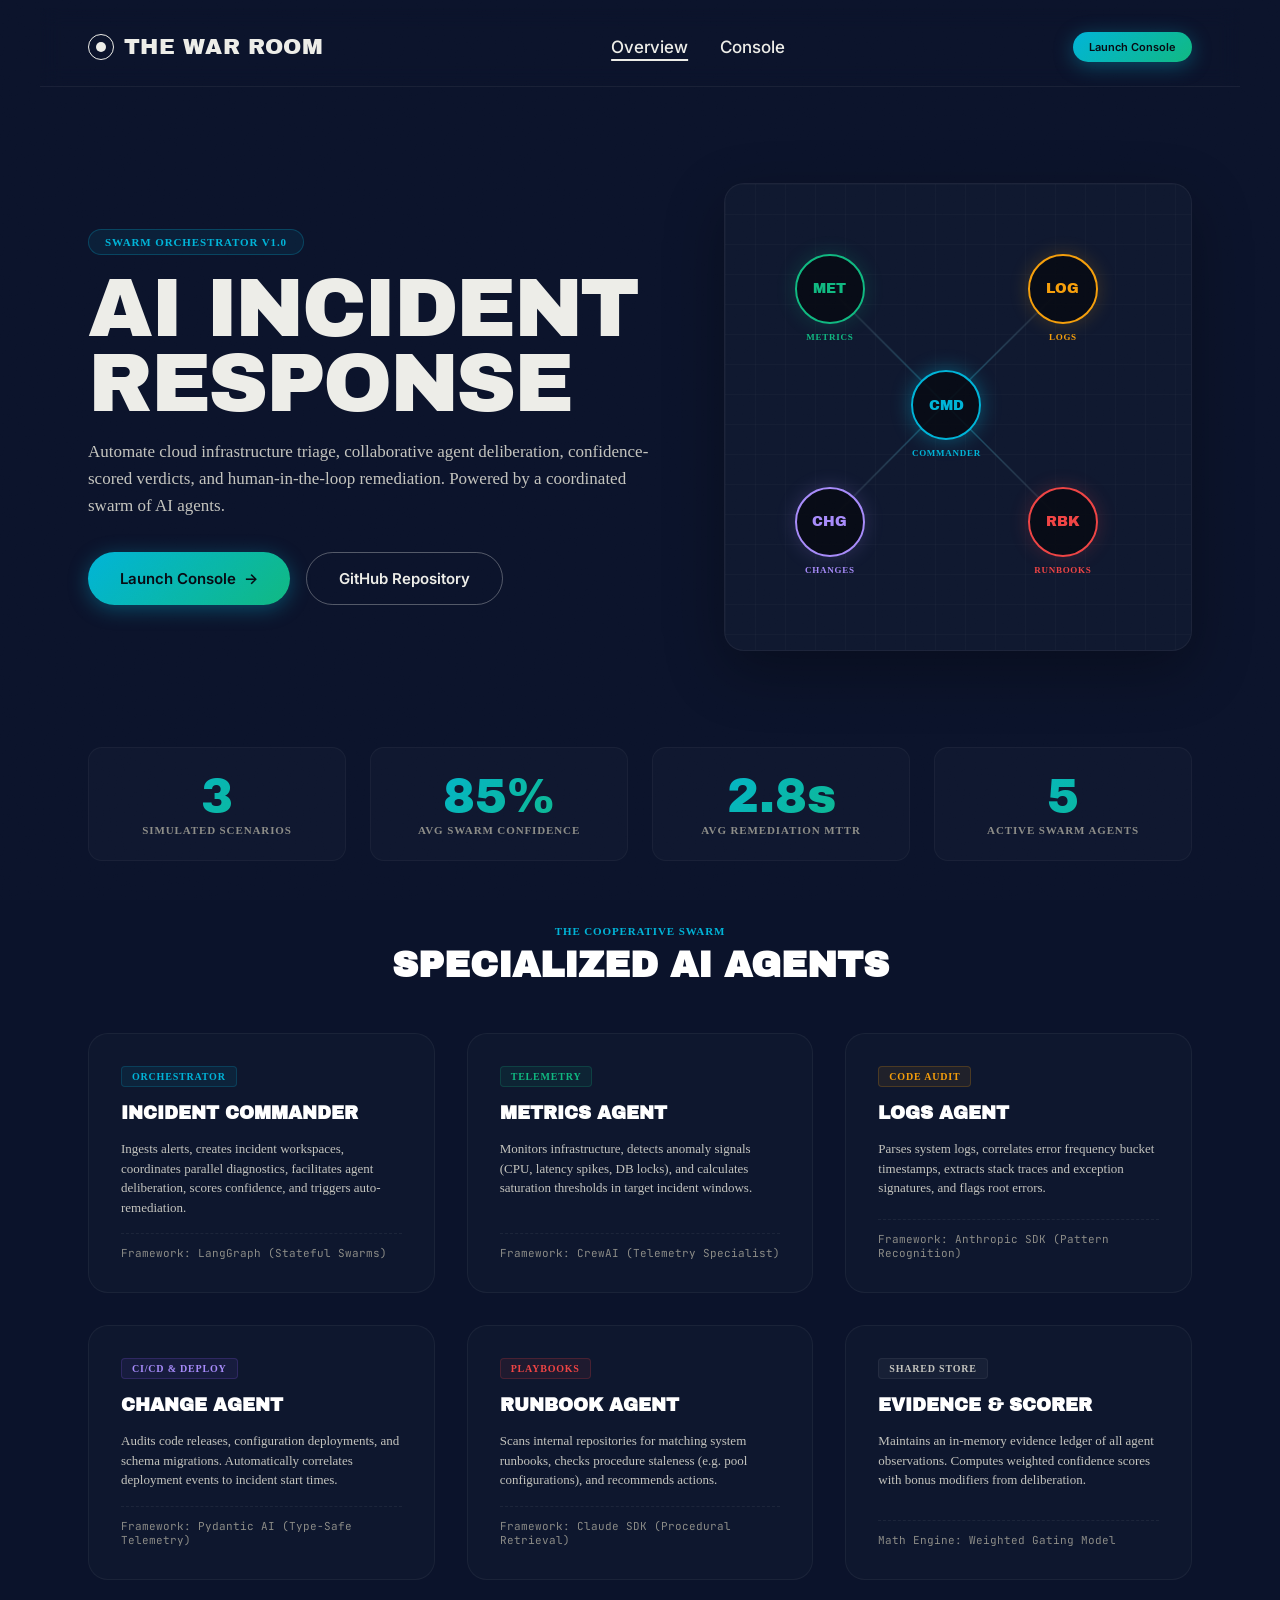
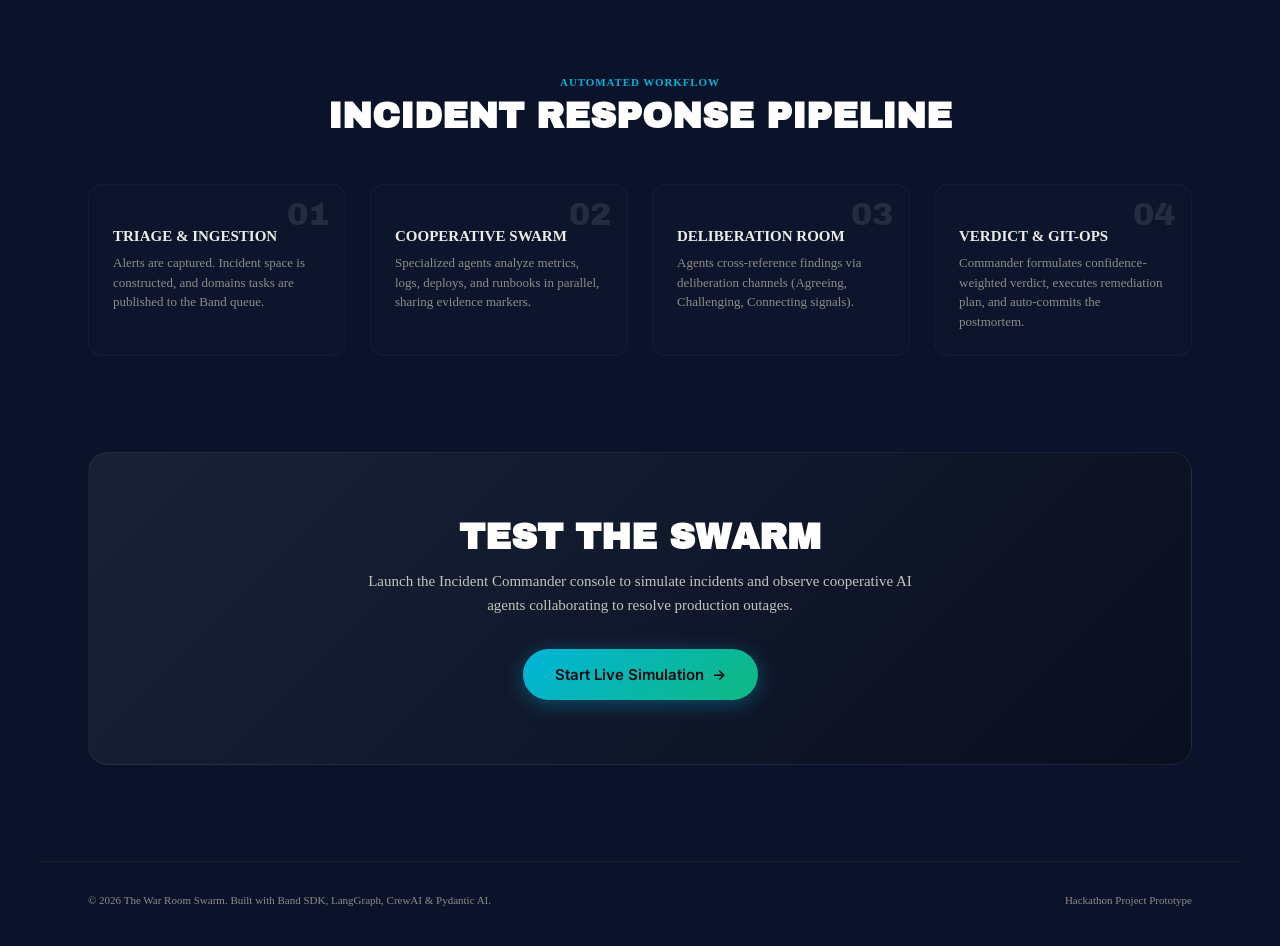
==== commit a5fbf087: "Final fixes" ====
--- a/ui/index.html
+++ b/ui/index.html
@@ -11,10 +11,7 @@
     <link rel="stylesheet" href="assets/components.css">
     <style>
         body {
-            background-color: #070A13;
-            background-image: 
-                radial-gradient(at 0% 0%, rgba(0, 180, 216, 0.12) 0px, transparent 50%),
-                radial-gradient(at 100% 100%, rgba(16, 185, 129, 0.05) 0px, transparent 50%);
+            background-color: #0b132b;
             overflow-x: hidden;
         }
 
@@ -417,7 +414,7 @@
         }
     </style>
 </head>
-<body class="sl-body sl-grain">
+<body class=" sl-grain">
 
     <!-- NAVIGATION HEADER -->
     <nav class="sl-nav header-nav">
@@ -510,13 +507,13 @@
     <section class="section-wrap">
         <div class="section-header">
             <span class="section-label">The Cooperative Swarm</span>
-            <h2 class="section-title">Specialized AI Agents</h2>
+            <h2 class="section-title " style="color: white;">Specialized AI Agents</h2>
         </div>
         <div class="agents-grid">
             <!-- Commander Agent -->
             <div class="agent-item-card">
                 <span class="agent-badge commander">Orchestrator</span>
-                <h3 class="agent-name">Incident Commander</h3>
+                <h3 class="agent-name" style="color: white;">Incident Commander</h3>
                 <p class="agent-desc">Ingests alerts, creates incident workspaces, coordinates parallel diagnostics, facilitates agent deliberation, scores confidence, and triggers auto-remediation.</p>
                 <div class="agent-framework">Framework: LangGraph (Stateful Swarms)</div>
             </div>
@@ -524,7 +521,7 @@
             <!-- Metrics Agent -->
             <div class="agent-item-card">
                 <span class="agent-badge metrics">Telemetry</span>
-                <h3 class="agent-name">Metrics Agent</h3>
+                <h3 class="agent-name" style="color: white;">Metrics Agent</h3>
                 <p class="agent-desc">Monitors infrastructure, detects anomaly signals (CPU, latency spikes, DB locks), and calculates saturation thresholds in target incident windows.</p>
                 <div class="agent-framework">Framework: CrewAI (Telemetry Specialist)</div>
             </div>
@@ -532,7 +529,7 @@
             <!-- Logs Agent -->
             <div class="agent-item-card">
                 <span class="agent-badge logs">Code Audit</span>
-                <h3 class="agent-name">Logs Agent</h3>
+                <h3 class="agent-name" style="color: white;">Logs Agent</h3>
                 <p class="agent-desc">Parses system logs, correlates error frequency bucket timestamps, extracts stack traces and exception signatures, and flags root errors.</p>
                 <div class="agent-framework">Framework: Anthropic SDK (Pattern Recognition)</div>
             </div>
@@ -540,7 +537,7 @@
             <!-- Change Agent -->
             <div class="agent-item-card">
                 <span class="agent-badge change">CI/CD & Deploy</span>
-                <h3 class="agent-name">Change Agent</h3>
+                <h3 class="agent-name" style="color: white;">Change Agent</h3>
                 <p class="agent-desc">Audits code releases, configuration deployments, and schema migrations. Automatically correlates deployment events to incident start times.</p>
                 <div class="agent-framework">Framework: Pydantic AI (Type-Safe Telemetry)</div>
             </div>
@@ -548,7 +545,7 @@
             <!-- Runbook Agent -->
             <div class="agent-item-card">
                 <span class="agent-badge runbook">Playbooks</span>
-                <h3 class="agent-name">Runbook Agent</h3>
+                <h3 class="agent-name" style="color: white;">Runbook Agent</h3>
                 <p class="agent-desc">Scans internal repositories for matching system runbooks, checks procedure staleness (e.g. pool configurations), and recommends actions.</p>
                 <div class="agent-framework">Framework: Claude SDK (Procedural Retrieval)</div>
             </div>
@@ -556,7 +553,7 @@
             <!-- Evidence Store -->
             <div class="agent-item-card">
                 <span class="agent-badge">Shared Store</span>
-                <h3 class="agent-name">Evidence & Scorer</h3>
+                <h3 class="agent-name"style="color: white;">Evidence & Scorer</h3>
                 <p class="agent-desc">Maintains an in-memory evidence ledger of all agent observations. Computes weighted confidence scores with bonus modifiers from deliberation.</p>
                 <div class="agent-framework">Math Engine: Weighted Gating Model</div>
             </div>
@@ -567,7 +564,7 @@
     <section class="section-wrap">
         <div class="section-header">
             <span class="section-label">Automated Workflow</span>
-            <h2 class="section-title">Incident Response Pipeline</h2>
+            <h2 class="section-title" style="color: white;">Incident Response Pipeline</h2>
         </div>
         <div class="timeline-steps">
             <div class="step-item">
@@ -596,7 +593,7 @@
     <!-- CTA BANNER -->
     <section class="section-wrap">
         <div class="cta-block">
-            <h2 class="cta-title">Test the Swarm</h2>
+            <h2 class="cta-title"style="color: white;" >Test the Swarm</h2>
             <p class="cta-desc">Launch the Incident Commander console to simulate incidents and observe cooperative AI agents collaborating to resolve production outages.</p>
             <a href="dashboard.html" class="btn btn--lg btn-primary">Start Live Simulation <span class="arrow">→</span></a>
         </div>
--- a/ui/assets/tokens.css
+++ b/ui/assets/tokens.css
@@ -11,41 +11,41 @@
 
 :root {
   /* ---------- Surfaces — warm charcoal, five steps ---------- */
-  --sl-bg:         #3D3D3D;   /* page canvas — warm charcoal, never pure black */
-  --sl-bg-alt:     #454545;   /* subtle lift, nested zone */
-  --sl-surface:    #525252;   /* default card / thumb */
-  --sl-surface-2:  #5E5E5E;   /* elevated card, hover */
-  --sl-bg-dark:    #2A2A2A;   /* deep zone, footer */
+  --sl-bg: #3d3d3d; /* page canvas — warm charcoal, never pure black */
+  --sl-bg-alt: #454545; /* subtle lift, nested zone */
+  --sl-surface: #525252; /* default card / thumb */
+  --sl-surface-2: #5e5e5e; /* elevated card, hover */
+  --sl-bg-dark: #2a2a2a; /* deep zone, footer */
 
   /* ---------- Foreground — warm off-white ---------- */
-  --sl-fg:        #EDEDE8;    /* primary text, display */
-  --sl-fg-soft:   #C4C4BE;    /* secondary body */
-  --sl-fg-muted:  #8C8C87;    /* captions, meta, disabled */
-  --sl-fg-faint:  #646461;    /* placeholders */
+  --sl-fg: #edede8; /* primary text, display */
+  --sl-fg-soft: #c4c4be; /* secondary body */
+  --sl-fg-muted: #8c8c87; /* captions, meta, disabled */
+  --sl-fg-faint: #646461; /* placeholders */
 
   /* ---------- Lines — semi-transparent white over charcoal ---------- */
-  --sl-line:        rgba(237, 237, 232, 0.08);   /* default subtle border */
-  --sl-line-strong: rgba(237, 237, 232, 0.16);   /* emphasized */
-  --sl-line-hard:   rgba(237, 237, 232, 0.32);   /* button outline */
+  --sl-line: rgba(237, 237, 232, 0.08); /* default subtle border */
+  --sl-line-strong: rgba(237, 237, 232, 0.16); /* emphasized */
+  --sl-line-hard: rgba(237, 237, 232, 0.32); /* button outline */
 
   /* ---------- Accent — monochrome by default (white on charcoal) ---------- */
   /* The system is intentionally monochromatic. If the host brand
      needs a chromatic accent, override --sl-accent at :root level. */
-  --sl-accent:        #EDEDE8;
-  --sl-accent-soft:   rgba(237, 237, 232, 0.6);
-  --sl-accent-tint:   rgba(237, 237, 232, 0.08);
-  --sl-accent-glow:   rgba(237, 237, 232, 0.20);
-  --sl-accent-ink:    #2A2A2A;   /* text on bright fill */
+  --sl-accent: #edede8;
+  --sl-accent-soft: rgba(237, 237, 232, 0.6);
+  --sl-accent-tint: rgba(237, 237, 232, 0.08);
+  --sl-accent-glow: rgba(237, 237, 232, 0.2);
+  --sl-accent-ink: #2a2a2a; /* text on bright fill */
 
   /* ---------- Support — rare ---------- */
-  --sl-danger:   #E85545;
-  --sl-success:  #7DC877;
-  --sl-warning:  #E8A855;
+  --sl-danger: #e85545;
+  --sl-success: #7dc877;
+  --sl-warning: #e8a855;
 
   /* ---------- Typography ---------- */
   --sl-ff-display: "Archivo Black", "Anton", "Impact", sans-serif;
-  --sl-ff-sans:    "Inter", "Helvetica Neue", Arial, sans-serif;
-  --sl-ff-mono:    "JetBrains Mono", "SFMono-Regular", Consolas, monospace;
+  --sl-ff-sans: "Inter", "Helvetica Neue", Arial, sans-serif;
+  --sl-ff-mono: "JetBrains Mono", "SFMono-Regular", Consolas, monospace;
 
   /* Type scale — display sizes are huge by design */
   --sl-fs-display-1: clamp(80px, 14vw, 240px);
@@ -60,65 +60,71 @@
   --sl-fs-small: 13px;
   --sl-fs-micro: 11px;
 
-  --sl-lh-display: 0.88;      /* Archivo Black is heavy — tight line-height */
-  --sl-lh-tight:   1.1;
-  --sl-lh-snug:    1.4;
-  --sl-lh-body:    1.6;
+  --sl-lh-display: 0.88; /* Archivo Black is heavy — tight line-height */
+  --sl-lh-tight: 1.1;
+  --sl-lh-snug: 1.4;
+  --sl-lh-body: 1.6;
 
-  --sl-tracking-display: -0.03em;   /* tight on massive caps */
-  --sl-tracking-label:    0.08em;   /* UPPERCASE labels */
-  --sl-tracking-mono:     0.02em;
+  --sl-tracking-display: -0.03em; /* tight on massive caps */
+  --sl-tracking-label: 0.08em; /* UPPERCASE labels */
+  --sl-tracking-mono: 0.02em;
 
-  --sl-fw-regular:  400;
-  --sl-fw-medium:   500;
+  --sl-fw-regular: 400;
+  --sl-fw-medium: 500;
   --sl-fw-semibold: 600;
-  --sl-fw-bold:     700;
+  --sl-fw-bold: 700;
 
   /* ---------- Spacing (4px base) ---------- */
-  --sl-sp-1:  4px;
-  --sl-sp-2:  8px;
-  --sl-sp-3:  12px;
-  --sl-sp-4:  16px;
-  --sl-sp-5:  24px;
-  --sl-sp-6:  32px;
-  --sl-sp-7:  48px;
-  --sl-sp-8:  64px;
-  --sl-sp-9:  96px;
+  --sl-sp-1: 4px;
+  --sl-sp-2: 8px;
+  --sl-sp-3: 12px;
+  --sl-sp-4: 16px;
+  --sl-sp-5: 24px;
+  --sl-sp-6: 32px;
+  --sl-sp-7: 48px;
+  --sl-sp-8: 64px;
+  --sl-sp-9: 96px;
   --sl-sp-10: 128px;
 
   /* ---------- Geometry — pills and circles ---------- */
-  --sl-r-xs:   4px;
-  --sl-r-sm:   8px;
-  --sl-r-md:   14px;
-  --sl-r-lg:   20px;
-  --sl-r-xl:   28px;
-  --sl-r-pill: 999px;      /* default on buttons, nav chips, product thumbs */
+  --sl-r-xs: 4px;
+  --sl-r-sm: 8px;
+  --sl-r-md: 14px;
+  --sl-r-lg: 20px;
+  --sl-r-xl: 28px;
+  --sl-r-pill: 999px; /* default on buttons, nav chips, product thumbs */
 
-  --sl-bw-hair:  1px;
+  --sl-bw-hair: 1px;
   --sl-bw-thick: 1.5px;
 
   /* ---------- Shadows — soft, grounded ---------- */
-  --sl-shadow-xs: 0 2px 6px  rgba(0, 0, 0, 0.12);
+  --sl-shadow-xs: 0 2px 6px rgba(0, 0, 0, 0.12);
   --sl-shadow-sm: 0 4px 16px rgba(0, 0, 0, 0.16);
-  --sl-shadow:    0 8px 32px rgba(0, 0, 0, 0.24);
+  --sl-shadow: 0 8px 32px rgba(0, 0, 0, 0.24);
   --sl-shadow-lg: 0 20px 60px rgba(0, 0, 0, 0.32);
 
   /* Soft inner gradient for circular product thumbs */
-  --sl-thumb-gradient: radial-gradient(circle at 50% 40%,
+  --sl-thumb-gradient: radial-gradient(
+    circle at 50% 40%,
     rgba(237, 237, 232, 0.08) 0%,
     rgba(237, 237, 232, 0.02) 60%,
-    transparent 100%);
+    transparent 100%
+  );
 
   /* ---------- Motion — restrained, confident ---------- */
-  --sl-ease:     cubic-bezier(0.2, 0.7, 0.2, 1);
+  --sl-ease: cubic-bezier(0.2, 0.7, 0.2, 1);
   --sl-dur-fast: 180ms;
-  --sl-dur-med:  280ms;
+  --sl-dur-med: 280ms;
 }
 
 /* ============================================================
    Base — applied via .sl-body on <body>
    ============================================================ */
-*, *::before, *::after { box-sizing: border-box; }
+*,
+*::before,
+*::after {
+  box-sizing: border-box;
+}
 
 .sl-body {
   margin: 0;
@@ -148,4 +154,7 @@
   mix-blend-mode: overlay;
 }
 
-::selection { background: var(--sl-fg); color: var(--sl-accent-ink); }
+::selection {
+  background: var(--sl-fg);
+  color: var(--sl-accent-ink);
+}
--- a/ui/assets/components.css
+++ b/ui/assets/components.css
@@ -9,7 +9,7 @@
    ============================================================ */
 .sl-display {
   font-family: var(--sl-ff-display);
-  font-weight: var(--sl-fw-regular);   /* Archivo Black ships as single weight */
+  font-weight: var(--sl-fw-regular); /* Archivo Black ships as single weight */
   text-transform: uppercase;
   letter-spacing: var(--sl-tracking-display);
   line-height: var(--sl-lh-display);
@@ -36,8 +36,12 @@
   color: var(--sl-fg-muted);
 }
 
-.sl-muted       { color: var(--sl-fg-muted); }
-.sl-soft        { color: var(--sl-fg-soft); }
+.sl-muted {
+  color: var(--sl-fg-muted);
+}
+.sl-soft {
+  color: var(--sl-fg-soft);
+}
 
 /* ============================================================
    Logo — circle mark + wordmark
@@ -65,13 +69,22 @@
 }
 .sl-logo .mark::before {
   content: "";
-  width: 10px; height: 10px;
+  width: 10px;
+  height: 10px;
   border-radius: 50%;
   background: var(--sl-fg);
 }
-.sl-logo--lg { font-size: 32px; }
-.sl-logo--lg .mark { width: 36px; height: 36px; }
-.sl-logo--lg .mark::before { width: 14px; height: 14px; }
+.sl-logo--lg {
+  font-size: 32px;
+}
+.sl-logo--lg .mark {
+  width: 36px;
+  height: 36px;
+}
+.sl-logo--lg .mark::before {
+  width: 14px;
+  height: 14px;
+}
 
 /* ============================================================
    Buttons — pill-rounded, minimal
@@ -94,17 +107,21 @@
   border-radius: var(--sl-r-pill);
   cursor: pointer;
   text-decoration: none;
-  transition: background var(--sl-dur-fast) var(--sl-ease),
-              color var(--sl-dur-fast) var(--sl-ease),
-              border-color var(--sl-dur-fast) var(--sl-ease),
-              transform var(--sl-dur-fast) var(--sl-ease);
+  transition:
+    background var(--sl-dur-fast) var(--sl-ease),
+    color var(--sl-dur-fast) var(--sl-ease),
+    border-color var(--sl-dur-fast) var(--sl-ease),
+    transform var(--sl-dur-fast) var(--sl-ease);
 }
 .btn:hover {
   background: var(--sl-fg-soft);
   border-color: var(--sl-fg-soft);
   transform: translateY(-1px);
 }
-.btn:active { transform: translateY(0); opacity: 0.85; }
+.btn:active {
+  transform: translateY(0);
+  opacity: 0.85;
+}
 
 /* Ghost — outlined, transparent */
 .btn--ghost {
@@ -124,10 +141,19 @@
   --btn-fg: var(--sl-fg);
   --btn-border: var(--sl-bg-dark);
 }
-.btn--dark:hover { --btn-bg: var(--sl-bg); --btn-border: var(--sl-bg); }
-
-.btn--sm { font-size: var(--sl-fs-micro); padding: 8px 16px; }
-.btn--lg { font-size: var(--sl-fs-body); padding: 16px 32px; }
+.btn--dark:hover {
+  --btn-bg: var(--sl-bg);
+  --btn-border: var(--sl-bg);
+}
+
+.btn--sm {
+  font-size: var(--sl-fs-micro);
+  padding: 8px 16px;
+}
+.btn--lg {
+  font-size: var(--sl-fs-body);
+  padding: 16px 32px;
+}
 
 /* Round icon button — for search, cart, arrows */
 .btn--round {
@@ -136,11 +162,22 @@
   padding: 0;
   border-radius: 50%;
 }
-.btn--round.btn--sm { width: 32px; height: 32px; }
-.btn--round.btn--lg { width: 56px; height: 56px; }
-
-.btn .arrow { display: inline-block; transition: transform var(--sl-dur-fast) var(--sl-ease); }
-.btn:hover .arrow { transform: translateX(3px); }
+.btn--round.btn--sm {
+  width: 32px;
+  height: 32px;
+}
+.btn--round.btn--lg {
+  width: 56px;
+  height: 56px;
+}
+
+.btn .arrow {
+  display: inline-block;
+  transition: transform var(--sl-dur-fast) var(--sl-ease);
+}
+.btn:hover .arrow {
+  transform: translateX(3px);
+}
 
 /* ============================================================
    Link — subtle underlined
@@ -151,12 +188,20 @@
   text-decoration-thickness: 1px;
   text-underline-offset: 4px;
   text-decoration-color: var(--sl-line-strong);
-  transition: color var(--sl-dur-fast) var(--sl-ease),
-              text-decoration-color var(--sl-dur-fast) var(--sl-ease);
-}
-.sl-link:hover { color: var(--sl-fg); text-decoration-color: var(--sl-fg); }
-.sl-link--muted { color: var(--sl-fg-muted); }
-.sl-link--muted:hover { color: var(--sl-fg); }
+  transition:
+    color var(--sl-dur-fast) var(--sl-ease),
+    text-decoration-color var(--sl-dur-fast) var(--sl-ease);
+}
+.sl-link:hover {
+  color: var(--sl-fg);
+  text-decoration-color: var(--sl-fg);
+}
+.sl-link--muted {
+  color: var(--sl-fg-muted);
+}
+.sl-link--muted:hover {
+  color: var(--sl-fg);
+}
 
 /* ============================================================
    Card — rounded, subtle border
@@ -167,9 +212,18 @@
   border-radius: var(--sl-r-lg);
   padding: var(--sl-sp-6);
 }
-.sl-card--elevated { background: var(--sl-surface); box-shadow: var(--sl-shadow-sm); }
-.sl-card--flat     { background: transparent; border-color: transparent; padding: 0; }
-.sl-card--dark     { background: var(--sl-bg-dark); }
+.sl-card--elevated {
+  background: var(--sl-surface);
+  box-shadow: var(--sl-shadow-sm);
+}
+.sl-card--flat {
+  background: transparent;
+  border-color: transparent;
+  padding: 0;
+}
+.sl-card--dark {
+  background: var(--sl-bg-dark);
+}
 
 /* ============================================================
    Product thumb — the signature circular/oval capsule
@@ -186,21 +240,26 @@
 .sl-thumb .capsule {
   width: 160px;
   height: 180px;
-  border-radius: var(--sl-r-pill);     /* oval via full rounding + aspect */
+  border-radius: var(--sl-r-pill); /* oval via full rounding + aspect */
   background: var(--sl-bg-alt) var(--sl-thumb-gradient);
   border: var(--sl-bw-hair) solid var(--sl-line);
   display: grid;
   place-items: center;
   overflow: hidden;
   position: relative;
-  transition: transform var(--sl-dur-med) var(--sl-ease),
-              border-color var(--sl-dur-fast) var(--sl-ease);
+  transition:
+    transform var(--sl-dur-med) var(--sl-ease),
+    border-color var(--sl-dur-fast) var(--sl-ease);
 }
 .sl-thumb:hover .capsule {
   transform: translateY(-4px);
   border-color: var(--sl-line-strong);
 }
-.sl-thumb .capsule img { max-width: 70%; height: auto; object-fit: contain; }
+.sl-thumb .capsule img {
+  max-width: 70%;
+  height: auto;
+  object-fit: contain;
+}
 .sl-thumb .title {
   font-family: var(--sl-ff-sans);
   font-size: var(--sl-fs-micro);
@@ -218,8 +277,14 @@
   opacity: 0.6;
   margin-top: -4px;
 }
-.sl-thumb--sm .capsule { width: 112px; height: 132px; }
-.sl-thumb--lg .capsule { width: 220px; height: 260px; }
+.sl-thumb--sm .capsule {
+  width: 112px;
+  height: 132px;
+}
+.sl-thumb--lg .capsule {
+  width: 220px;
+  height: 260px;
+}
 
 /* ============================================================
    Feature card — icon + heading + body
@@ -262,17 +327,43 @@
   display: grid;
   place-items: center;
   flex-shrink: 0;
-  transition: background var(--sl-dur-fast) var(--sl-ease),
-              border-color var(--sl-dur-fast) var(--sl-ease);
-}
-.sl-icon-box:hover { background: var(--sl-surface); border-color: var(--sl-line-strong); }
-.sl-icon-box svg { width: 18px; height: 18px; }
-.sl-icon-box--sm { width: 32px; height: 32px; }
-.sl-icon-box--sm svg { width: 14px; height: 14px; }
-.sl-icon-box--lg { width: 56px; height: 56px; }
-.sl-icon-box--lg svg { width: 24px; height: 24px; }
-.sl-icon-box--solid { background: var(--sl-fg); color: var(--sl-accent-ink); border-color: var(--sl-fg); }
-.sl-icon-box--solid:hover { background: var(--sl-fg-soft); border-color: var(--sl-fg-soft); }
+  transition:
+    background var(--sl-dur-fast) var(--sl-ease),
+    border-color var(--sl-dur-fast) var(--sl-ease);
+}
+.sl-icon-box:hover {
+  background: var(--sl-surface);
+  border-color: var(--sl-line-strong);
+}
+.sl-icon-box svg {
+  width: 18px;
+  height: 18px;
+}
+.sl-icon-box--sm {
+  width: 32px;
+  height: 32px;
+}
+.sl-icon-box--sm svg {
+  width: 14px;
+  height: 14px;
+}
+.sl-icon-box--lg {
+  width: 56px;
+  height: 56px;
+}
+.sl-icon-box--lg svg {
+  width: 24px;
+  height: 24px;
+}
+.sl-icon-box--solid {
+  background: var(--sl-fg);
+  color: var(--sl-accent-ink);
+  border-color: var(--sl-fg);
+}
+.sl-icon-box--solid:hover {
+  background: var(--sl-fg-soft);
+  border-color: var(--sl-fg-soft);
+}
 
 /* ============================================================
    Review card — avatar + quote, small inline
@@ -291,7 +382,11 @@
   background: var(--sl-surface);
   border: var(--sl-bw-hair) solid var(--sl-line);
 }
-.sl-review .avatar img { width: 100%; height: 100%; object-fit: cover; }
+.sl-review .avatar img {
+  width: 100%;
+  height: 100%;
+  object-fit: cover;
+}
 .sl-review .quote {
   font-size: var(--sl-fs-body);
   line-height: 1.45;
@@ -325,8 +420,16 @@
   color: var(--sl-fg);
   border: var(--sl-bw-hair) solid var(--sl-line);
 }
-.sl-badge--solid { background: var(--sl-fg); color: var(--sl-accent-ink); border-color: var(--sl-fg); }
-.sl-badge--ghost { background: transparent; color: var(--sl-fg-muted); border-color: var(--sl-line-strong); }
+.sl-badge--solid {
+  background: var(--sl-fg);
+  color: var(--sl-accent-ink);
+  border-color: var(--sl-fg);
+}
+.sl-badge--ghost {
+  background: transparent;
+  color: var(--sl-fg-muted);
+  border-color: var(--sl-line-strong);
+}
 
 /* ============================================================
    Navigation — logo left, links center, icons right
@@ -349,9 +452,19 @@
   text-decoration: none;
   transition: opacity var(--sl-dur-fast) var(--sl-ease);
 }
-.sl-nav-links a:hover { opacity: 0.7; }
-.sl-nav-links a.active { text-decoration: underline; text-decoration-thickness: 1.5px; text-underline-offset: 6px; }
-.sl-nav-right { display: flex; align-items: center; gap: var(--sl-sp-3); }
+.sl-nav-links a:hover {
+  opacity: 0.7;
+}
+.sl-nav-links a.active {
+  text-decoration: underline;
+  text-decoration-thickness: 1.5px;
+  text-underline-offset: 6px;
+}
+.sl-nav-right {
+  display: flex;
+  align-items: center;
+  gap: var(--sl-sp-3);
+}
 
 .sl-nav-divider {
   width: 1px;
@@ -362,7 +475,12 @@
 /* ============================================================
    Form fields
    ============================================================ */
-.sl-field { display: flex; flex-direction: column; gap: 6px; margin-bottom: var(--sl-sp-4); }
+.sl-field {
+  display: flex;
+  flex-direction: column;
+  gap: 6px;
+  margin-bottom: var(--sl-sp-4);
+}
 .sl-field label {
   font-family: var(--sl-ff-sans);
   font-size: var(--sl-fs-small);
@@ -380,12 +498,17 @@
   border: var(--sl-bw-hair) solid var(--sl-line-strong);
   border-radius: var(--sl-r-pill);
   outline: none;
-  transition: border-color var(--sl-dur-fast) var(--sl-ease),
-              box-shadow var(--sl-dur-fast) var(--sl-ease);
-}
-.sl-field textarea { border-radius: var(--sl-r-lg); }
+  transition:
+    border-color var(--sl-dur-fast) var(--sl-ease),
+    box-shadow var(--sl-dur-fast) var(--sl-ease);
+}
+.sl-field textarea {
+  border-radius: var(--sl-r-lg);
+}
 .sl-field input::placeholder,
-.sl-field textarea::placeholder { color: var(--sl-fg-faint); }
+.sl-field textarea::placeholder {
+  color: var(--sl-fg-faint);
+}
 .sl-field input:focus,
 .sl-field textarea:focus,
 .sl-field select:focus {
@@ -407,8 +530,13 @@
   flex-direction: column;
   transition: border-color var(--sl-dur-fast) var(--sl-ease);
 }
-.sl-faq-item:hover { border-color: var(--sl-line-strong); }
-.sl-faq-item.open { border-color: var(--sl-line-hard); background: var(--sl-surface); }
+.sl-faq-item:hover {
+  border-color: var(--sl-line-strong);
+}
+.sl-faq-item.open {
+  border-color: var(--sl-line-hard);
+  background: var(--sl-surface);
+}
 .sl-faq-item .q-row {
   display: flex;
   justify-content: space-between;
@@ -432,9 +560,10 @@
   border-radius: 50%;
   background: var(--sl-bg);
   color: var(--sl-fg-soft);
-  transition: transform var(--sl-dur-med) var(--sl-ease),
-              background var(--sl-dur-fast) var(--sl-ease),
-              color var(--sl-dur-fast) var(--sl-ease);
+  transition:
+    transform var(--sl-dur-med) var(--sl-ease),
+    background var(--sl-dur-fast) var(--sl-ease),
+    color var(--sl-dur-fast) var(--sl-ease);
 }
 .sl-faq-item.open .chev {
   transform: rotate(180deg);
@@ -444,15 +573,21 @@
 .sl-faq-item .a {
   display: grid;
   grid-template-rows: 0fr;
-  transition: grid-template-rows var(--sl-dur-med) var(--sl-ease),
-              margin-top var(--sl-dur-med) var(--sl-ease);
+  transition:
+    grid-template-rows var(--sl-dur-med) var(--sl-ease),
+    margin-top var(--sl-dur-med) var(--sl-ease);
   color: var(--sl-fg-soft);
   font-size: var(--sl-fs-body);
   line-height: 1.65;
   max-width: 680px;
 }
-.sl-faq-item .a > * { overflow: hidden; min-height: 0; }
-.sl-faq-item .a p { margin: 0; }
+.sl-faq-item .a > * {
+  overflow: hidden;
+  min-height: 0;
+}
+.sl-faq-item .a p {
+  margin: 0;
+}
 .sl-faq-item.open .a {
   grid-template-rows: 1fr;
   margin-top: var(--sl-sp-3);
@@ -473,7 +608,17 @@
   line-height: 1.7;
   overflow-x: auto;
 }
-.sl-code .kw   { color: var(--sl-fg); font-weight: 500; }
-.sl-code .str  { color: var(--sl-fg-soft); }
-.sl-code .prop { color: #E8A855; }
-.sl-code .cmt  { color: var(--sl-fg-muted); font-style: italic; }
+.sl-code .kw {
+  color: var(--sl-fg);
+  font-weight: 500;
+}
+.sl-code .str {
+  color: var(--sl-fg-soft);
+}
+.sl-code .prop {
+  color: #e8a855;
+}
+.sl-code .cmt {
+  color: var(--sl-fg-muted);
+  font-style: italic;
+}
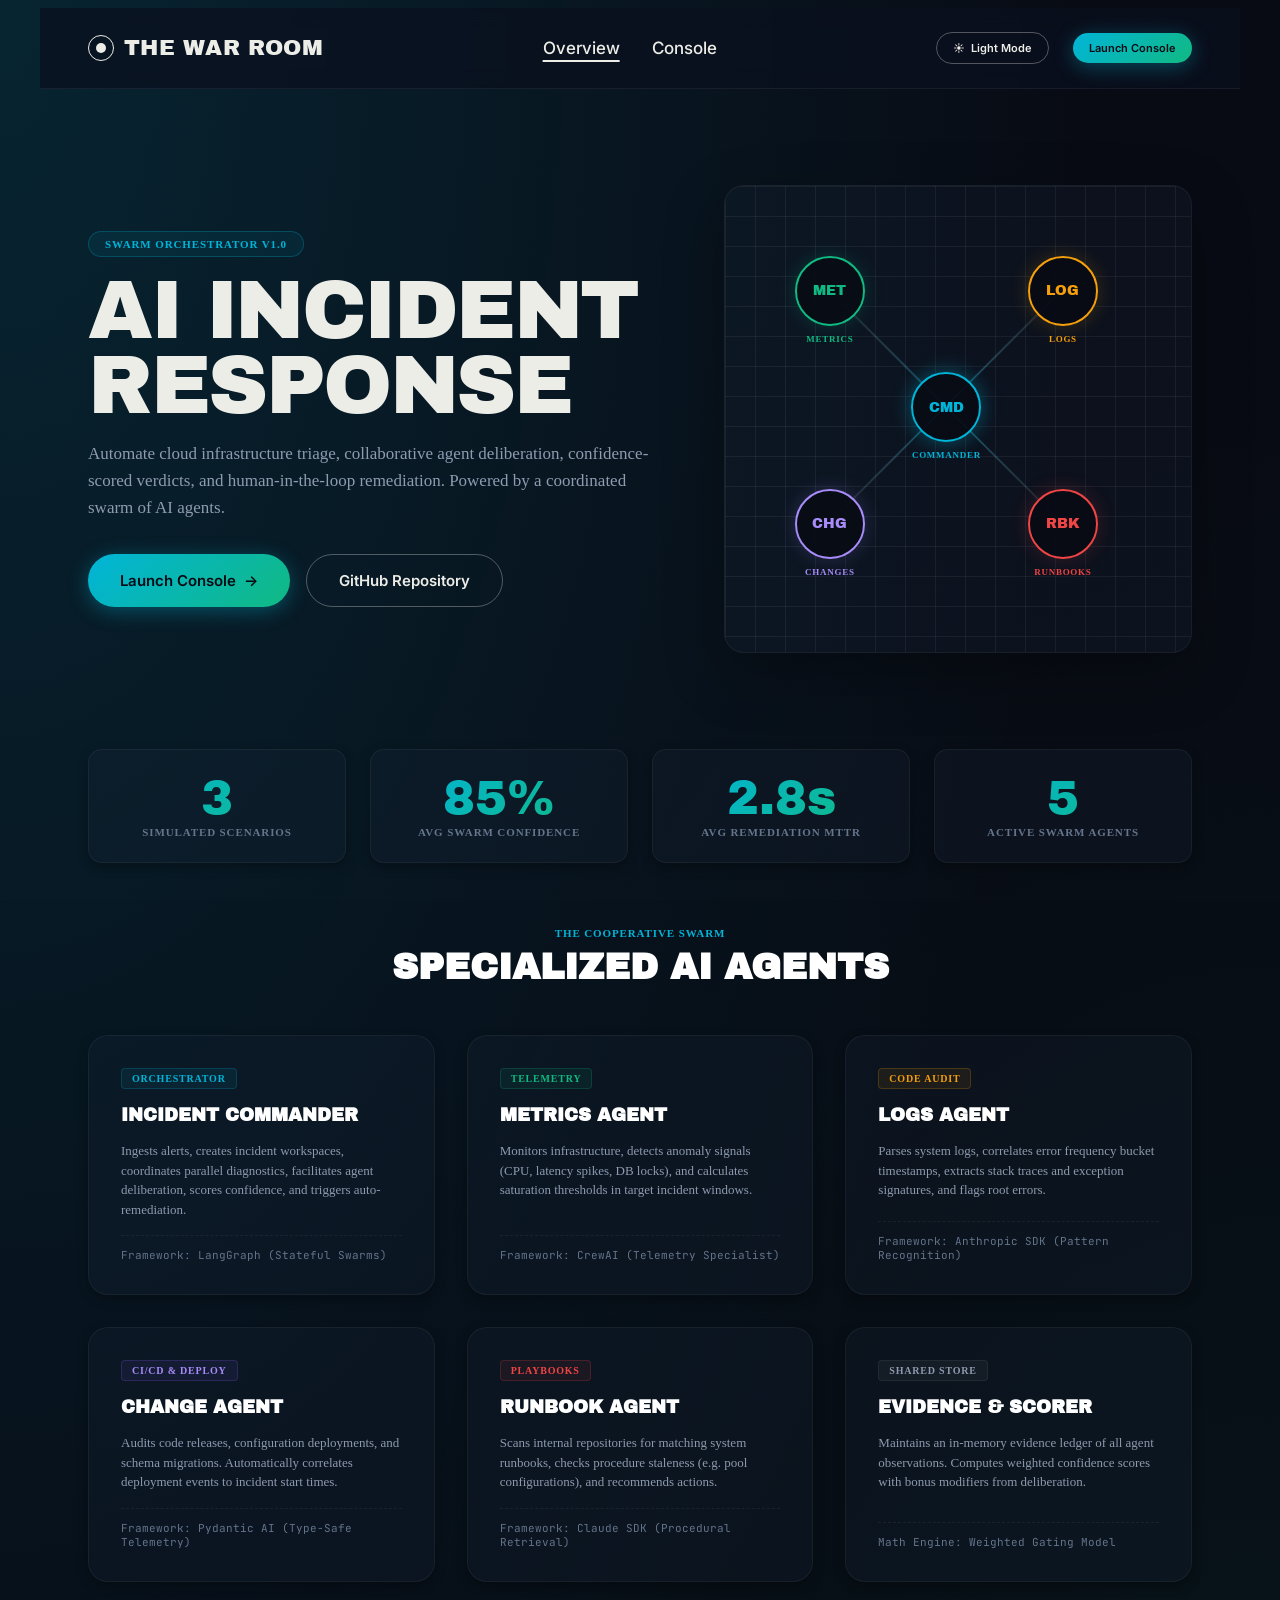
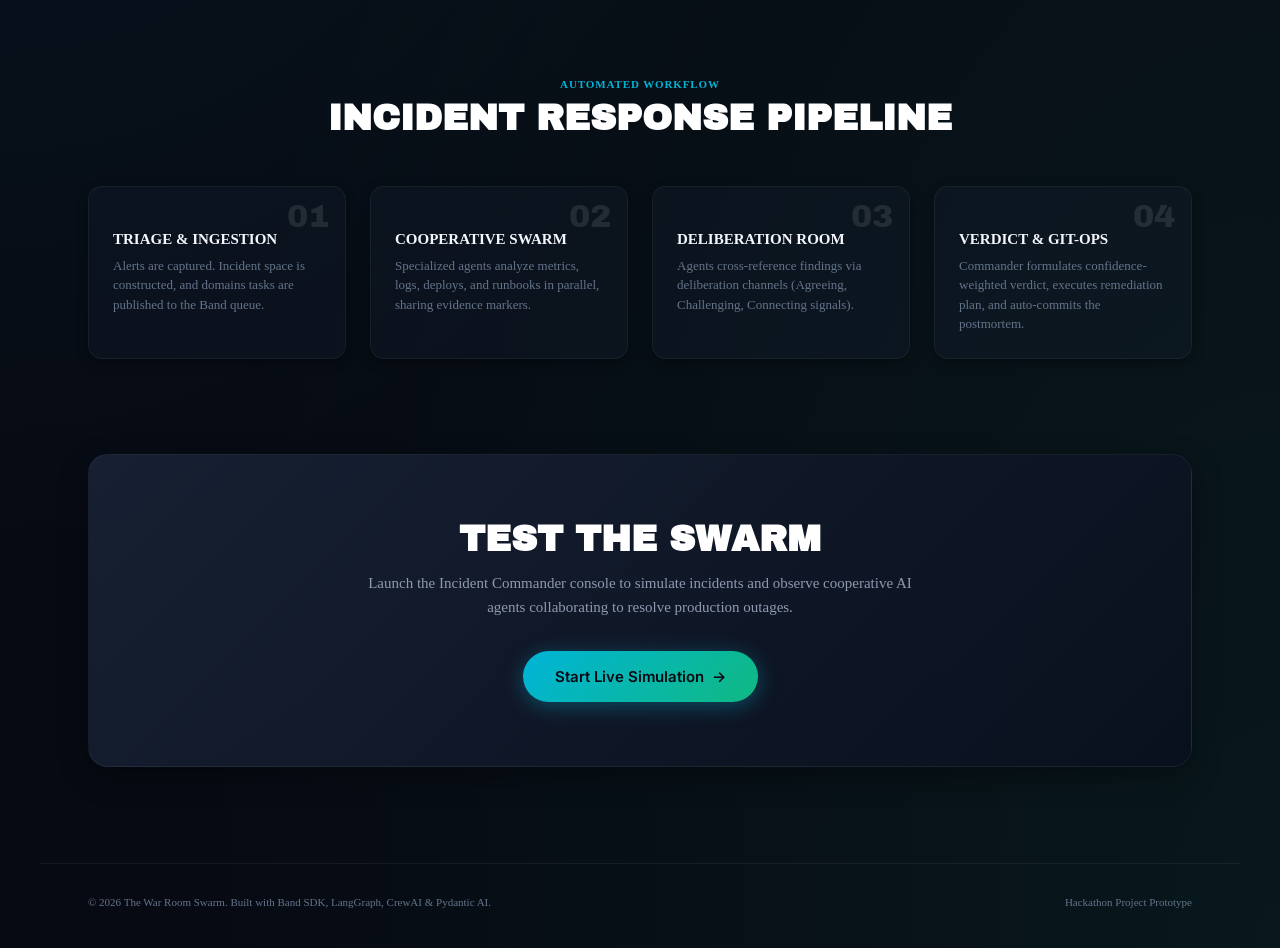
==== commit a368ec3b: "betterment of UI/UX" ====
--- a/ui/index.html
+++ b/ui/index.html
@@ -1,683 +1,1038 @@
-<!DOCTYPE html>
+<!doctype html>
 <html lang="en">
-<head>
-    <meta charset="UTF-8">
-    <meta name="viewport" content="width=device-width, initial-scale=1.0">
+  <head>
+    <meta charset="UTF-8" />
+    <meta name="viewport" content="width=device-width, initial-scale=1.0" />
     <title>The War Room — Autonomous AI Incident Response Swarm</title>
-    <link rel="preconnect" href="https://fonts.googleapis.com">
-    <link rel="preconnect" href="https://fonts.gstatic.com" crossorigin>
-    <link href="https://fonts.googleapis.com/css2?family=Archivo+Black&family=Inter:wght@400;500;600;700&family=JetBrains+Mono:wght@400;500&display=swap" rel="stylesheet">
-    <link rel="stylesheet" href="assets/tokens.css">
-    <link rel="stylesheet" href="assets/components.css">
+    <link rel="preconnect" href="https://fonts.googleapis.com" />
+    <link rel="preconnect" href="https://fonts.gstatic.com" crossorigin />
+    <link
+      href="https://fonts.googleapis.com/css2?family=Archivo+Black&family=Inter:wght@400;500;600;700&family=JetBrains+Mono:wght@400;500&display=swap"
+      rel="stylesheet"
+    />
+    <link rel="stylesheet" href="assets/tokens.css" />
+    <link rel="stylesheet" href="assets/components.css" />
+    <link rel="stylesheet" href="https://unpkg.com/aos@next/dist/aos.css" />
     <style>
-        body {
-            background-color: #0b132b;
-            overflow-x: hidden;
-        }
-
-        /* --- Header / Navigation overrides --- */
-        .header-nav {
-            max-width: 1200px;
-            margin: 0 auto;
-            border-bottom: 1px solid rgba(255, 255, 255, 0.06);
-            backdrop-filter: blur(10px);
-            position: sticky;
-            top: 0;
-            z-index: 100;
-        }
-
-        /* --- Hero Section --- */
+      :root {
+        /* Theme Variables (Dark Mode by Default) */
+        --bg-color: #070a13;
+        --bg-image:
+          radial-gradient(at 0% 0%, rgba(0, 180, 216, 0.15) 0px, transparent 60%),
+          radial-gradient(at 100% 100%, rgba(16, 185, 129, 0.08) 0px, transparent 60%);
+        --fg-color: #f4f6fc;
+        --fg-soft: #8e9aaf;
+        --fg-muted: #64748b;
+        --card-bg: rgba(27, 38, 59, 0.25);
+        --card-border: rgba(255, 255, 255, 0.05);
+        --node-bg: rgba(7, 10, 19, 0.9);
+        --nav-bg: rgba(10, 15, 30, 0.75);
+        --border-color: rgba(255, 255, 255, 0.06);
+        --title-color: #ffffff;
+        --cta-bg: linear-gradient(135deg, rgba(27, 38, 59, 0.8), rgba(10, 15, 30, 0.8));
+        --footer-bg: transparent;
+        --footer-border: rgba(255, 255, 255, 0.06);
+        --shadow-intensity: rgba(0, 0, 0, 0.32);
+        --text-stroke-color: rgba(255, 255, 255, 0.1);
+      }
+
+      [data-theme="light"] {
+        /* Override SLATE Design System tokens for light theme */
+        --sl-bg: #f8fafc;
+        --sl-bg-alt: #f1f5f9;
+        --sl-surface: #e2e8f0;
+        --sl-surface-2: #cbd5e1;
+        --sl-bg-dark: #f1f5f9;
+
+        --sl-fg: #0f172a;
+        --sl-fg-soft: #334155;
+        --sl-fg-muted: #64748b;
+        --sl-fg-faint: #94a3b8;
+
+        --sl-line: rgba(15, 23, 42, 0.08);
+        --sl-line-strong: rgba(15, 23, 42, 0.16);
+        --sl-line-hard: rgba(15, 23, 42, 0.32);
+
+        --sl-accent: #0f172a;
+        --sl-accent-ink: #f8fafc;
+        --sl-accent-tint: rgba(15, 23, 42, 0.08);
+        --sl-accent-glow: rgba(15, 23, 42, 0.15);
+
+        /* Theme Variables (Light Mode) */
+        --bg-color: #f8fafc;
+        --bg-image:
+          radial-gradient(at 0% 0%, rgba(0, 180, 216, 0.08) 0px, transparent 60%),
+          radial-gradient(at 100% 100%, rgba(16, 185, 129, 0.05) 0px, transparent 60%);
+        --fg-color: #0f172a;
+        --fg-soft: #334155;
+        --fg-muted: #64748b;
+        --card-bg: rgba(255, 255, 255, 0.85);
+        --card-border: rgba(0, 0, 0, 0.06);
+        --node-bg: rgba(255, 255, 255, 0.95);
+        --nav-bg: rgba(255, 255, 255, 0.85);
+        --border-color: rgba(0, 0, 0, 0.06);
+        --title-color: #0f172a;
+        --cta-bg: linear-gradient(135deg, rgba(241, 245, 249, 0.95), rgba(226, 232, 240, 0.95));
+        --footer-bg: #f1f5f9;
+        --footer-border: rgba(0, 0, 0, 0.06);
+        --shadow-intensity: rgba(0, 0, 0, 0.05);
+        --text-stroke-color: rgba(15, 23, 42, 0.1);
+      }
+
+      body {
+        background-color: var(--bg-color);
+        background-image: var(--bg-image);
+        color: var(--fg-color);
+        overflow-x: hidden;
+        transition:
+          background-color 0.3s ease,
+          color 0.3s ease;
+      }
+
+      .section-title,
+      .agent-name,
+      .cta-title {
+        color: var(--title-color) !important;
+        transition: color 0.3s ease;
+      }
+
+      /* --- Header / Navigation overrides --- */
+      .header-nav {
+        max-width: 1200px;
+        margin: 0 auto;
+        border-bottom: 1px solid var(--border-color);
+        background: var(--nav-bg);
+        backdrop-filter: blur(10px);
+        position: sticky;
+        top: 0;
+        z-index: 100;
+        transition:
+          background 0.3s ease,
+          border-bottom-color 0.3s ease;
+      }
+
+      /* --- Hero Section --- */
+      .hero {
+        max-width: 1200px;
+        margin: 0 auto;
+        padding: var(--sl-sp-9) var(--sl-sp-7);
+        display: grid;
+        grid-template-columns: 1.1fr 0.9fr;
+        gap: var(--sl-sp-8);
+        align-items: center;
+      }
+
+      @media (max-width: 968px) {
         .hero {
-            max-width: 1200px;
-            margin: 0 auto;
-            padding: var(--sl-sp-9) var(--sl-sp-7);
-            display: grid;
-            grid-template-columns: 1.1fr 0.9fr;
-            gap: var(--sl-sp-8);
-            align-items: center;
-        }
-
-        @media (max-width: 968px) {
-            .hero {
-                grid-template-columns: 1fr;
-                text-align: center;
-                padding: var(--sl-sp-7) var(--sl-sp-5);
-            }
-        }
-
-        .hero-badge {
-            display: inline-flex;
-            align-items: center;
-            gap: 8px;
-            background: rgba(0, 180, 216, 0.08);
-            border: 1px solid rgba(0, 180, 216, 0.25);
-            color: #00B4D8;
-            padding: 6px 16px;
-            border-radius: 99px;
-            font-size: var(--sl-fs-micro);
-            font-weight: var(--sl-fw-bold);
-            letter-spacing: var(--sl-tracking-label);
-            text-transform: uppercase;
-            margin-bottom: var(--sl-sp-4);
-        }
-
-        .hero-title {
-            font-size: clamp(48px, 6.5vw, 84px);
-            margin: 0 0 var(--sl-sp-4) 0;
-            line-height: 0.9;
-        }
-
-        .hero-subtitle {
-            font-size: var(--sl-fs-body-lg);
-            color: var(--sl-fg-soft);
-            max-width: 600px;
-            margin-bottom: var(--sl-sp-6);
-            line-height: 1.6;
-        }
-
+          grid-template-columns: 1fr;
+          text-align: center;
+          padding: var(--sl-sp-7) var(--sl-sp-5);
+        }
+      }
+
+      .hero-badge {
+        display: inline-flex;
+        align-items: center;
+        gap: 8px;
+        background: rgba(0, 180, 216, 0.08);
+        border: 1px solid rgba(0, 180, 216, 0.25);
+        color: #00b4d8;
+        padding: 6px 16px;
+        border-radius: 99px;
+        font-size: var(--sl-fs-micro);
+        font-weight: var(--sl-fw-bold);
+        letter-spacing: var(--sl-tracking-label);
+        text-transform: uppercase;
+        margin-bottom: var(--sl-sp-4);
+      }
+
+      .hero-title {
+        font-size: clamp(48px, 6.5vw, 84px);
+        margin: 0 0 var(--sl-sp-4) 0;
+        line-height: 0.9;
+      }
+
+      .hero-subtitle {
+        font-size: var(--sl-fs-body-lg);
+        color: var(--fg-soft);
+        max-width: 600px;
+        margin-bottom: var(--sl-sp-6);
+        line-height: 1.6;
+        transition: color 0.3s ease;
+      }
+
+      .hero-actions {
+        display: flex;
+        gap: var(--sl-sp-4);
+      }
+
+      @media (max-width: 968px) {
         .hero-actions {
-            display: flex;
-            gap: var(--sl-sp-4);
-        }
-
-        @media (max-width: 968px) {
-            .hero-actions {
-                justify-content: center;
-            }
-        }
-
-        .btn-primary {
-            background: linear-gradient(135deg, #00B4D8, #10B981);
-            color: #070A13;
-            border: none;
-            box-shadow: 0 4px 20px rgba(0, 180, 216, 0.35);
-        }
-        .btn-primary:hover {
-            transform: translateY(-2px);
-            box-shadow: 0 6px 24px rgba(0, 180, 216, 0.45);
-            background: linear-gradient(135deg, #00B4D8, #10B981);
-        }
-
-        /* --- Swarm Interactive Visual --- */
-        .swarm-visual {
-            position: relative;
-            aspect-ratio: 1;
-            background: rgba(27, 38, 59, 0.3);
-            border: 1px solid rgba(255, 255, 255, 0.05);
-            border-radius: var(--sl-r-lg);
-            overflow: hidden;
-            display: grid;
-            place-items: center;
-            box-shadow: var(--sl-shadow-lg);
-        }
-
-        .visual-grid {
-            position: absolute;
-            inset: 0;
-            background-image: 
-                linear-gradient(rgba(255, 255, 255, 0.02) 1px, transparent 1px),
-                linear-gradient(90deg, rgba(255, 255, 255, 0.02) 1px, transparent 1px);
-            background-size: 30px 30px;
-        }
-
-        .visual-node {
-            width: 70px;
-            height: 70px;
-            border-radius: 50%;
-            background: rgba(7, 10, 19, 0.9);
-            border: 2px solid var(--border-color, var(--sl-line-strong));
-            display: grid;
-            place-items: center;
-            position: absolute;
-            box-shadow: 0 0 20px var(--shadow-color, transparent);
-            transition: all 0.3s var(--sl-ease);
-            cursor: pointer;
-            z-index: 10;
-        }
-
-        .visual-node:hover {
-            transform: scale(1.1);
-        }
-
-        .visual-node .abbr {
-            font-family: var(--sl-ff-display);
-            font-size: 14px;
-            color: var(--fg-color, var(--sl-fg));
-        }
-
-        .visual-node .badge-tag {
-            font-size: 9px;
-            font-weight: 700;
-            color: var(--tag-color, var(--sl-fg-muted));
-            position: absolute;
-            bottom: -20px;
-            white-space: nowrap;
-            letter-spacing: var(--sl-tracking-label);
-            text-transform: uppercase;
-        }
-
-        /* Connection lines */
-        .connection-canvas {
-            position: absolute;
-            inset: 0;
-            width: 100%;
-            height: 100%;
-            pointer-events: none;
-            z-index: 1;
-        }
-
-        /* --- Stats Panel --- */
+          justify-content: center;
+        }
+      }
+
+      .btn-primary {
+        background: linear-gradient(135deg, #00b4d8, #10b981);
+        color: #070a13;
+        border: none;
+        box-shadow: 0 4px 20px rgba(0, 180, 216, 0.35);
+      }
+      .btn-primary:hover {
+        transform: translateY(-2px);
+        box-shadow: 0 6px 24px rgba(0, 180, 216, 0.45);
+        background: linear-gradient(135deg, #00b4d8, #10b981);
+      }
+
+      /* --- Swarm Interactive Visual --- */
+      .swarm-visual {
+        position: relative;
+        aspect-ratio: 1;
+        background: var(--card-bg);
+        border: 1px solid var(--card-border);
+        border-radius: var(--sl-r-lg);
+        overflow: hidden;
+        display: grid;
+        place-items: center;
+        box-shadow: var(--sl-shadow-lg);
+        transition:
+          background 0.3s ease,
+          border-color 0.3s ease;
+      }
+
+      .visual-grid {
+        position: absolute;
+        inset: 0;
+        background-image:
+          linear-gradient(var(--border-color) 1px, transparent 1px),
+          linear-gradient(90deg, var(--border-color) 1px, transparent 1px);
+        background-size: 30px 30px;
+        transition: background-image 0.3s ease;
+      }
+
+      .visual-node {
+        width: 70px;
+        height: 70px;
+        border-radius: 50%;
+        background: var(--node-bg);
+        border: 2px solid var(--border-color, var(--sl-line-strong));
+        display: grid;
+        place-items: center;
+        position: absolute;
+        box-shadow: 0 0 20px var(--shadow-color, transparent);
+        transition:
+          all 0.3s var(--sl-ease),
+          background 0.3s ease,
+          border-color 0.3s ease;
+        cursor: pointer;
+        z-index: 10;
+      }
+
+      .visual-node:hover {
+        transform: scale(1.1) !important;
+        box-shadow: 0 0 25px var(--border-color);
+      }
+
+      .visual-node .abbr {
+        font-family: var(--sl-ff-display);
+        font-size: 14px;
+        color: var(--fg-color);
+        transition: color 0.3s ease;
+      }
+
+      .visual-node .badge-tag {
+        font-size: 9px;
+        font-weight: 700;
+        color: var(--tag-color);
+        position: absolute;
+        bottom: -20px;
+        white-space: nowrap;
+        letter-spacing: var(--sl-tracking-label);
+        text-transform: uppercase;
+      }
+
+      /* Connection lines */
+      .connection-canvas {
+        position: absolute;
+        inset: 0;
+        width: 100%;
+        height: 100%;
+        pointer-events: none;
+        z-index: 1;
+      }
+
+      /* --- Stats Panel --- */
+      .stats-banner {
+        max-width: 1200px;
+        margin: 0 auto var(--sl-sp-8) auto;
+        display: grid;
+        grid-template-columns: repeat(4, 1fr);
+        gap: var(--sl-sp-5);
+        padding: 0 var(--sl-sp-7);
+      }
+
+      @media (max-width: 768px) {
         .stats-banner {
-            max-width: 1200px;
-            margin: 0 auto var(--sl-sp-8) auto;
-            display: grid;
-            grid-template-columns: repeat(4, 1fr);
-            gap: var(--sl-sp-5);
-            padding: 0 var(--sl-sp-7);
-        }
-
-        @media (max-width: 768px) {
-            .stats-banner {
-                grid-template-columns: repeat(2, 1fr);
-            }
-        }
-
-        .stat-card {
-            background: rgba(255, 255, 255, 0.02);
-            border: 1px solid rgba(255, 255, 255, 0.04);
-            border-radius: var(--sl-r-md);
-            padding: var(--sl-sp-5);
-            text-align: center;
-        }
-
-        .stat-value {
-            font-family: var(--sl-ff-display);
-            font-size: var(--sl-fs-h1);
-            color: var(--sl-fg);
-            line-height: 1;
-            margin-bottom: 4px;
-            background: linear-gradient(135deg, #00B4D8, #10B981);
-            -webkit-background-clip: text;
-            -webkit-text-fill-color: transparent;
-        }
-
-        .stat-label {
-            font-size: var(--sl-fs-micro);
-            font-weight: var(--sl-fw-semibold);
-            color: var(--sl-fg-muted);
-            letter-spacing: var(--sl-tracking-label);
-            text-transform: uppercase;
-        }
-
-        /* --- Features Section --- */
-        .section-wrap {
-            max-width: 1200px;
-            margin: 0 auto var(--sl-sp-9) auto;
-            padding: 0 var(--sl-sp-7);
-        }
-
-        .section-header {
-            margin-bottom: var(--sl-sp-7);
-            text-align: center;
-        }
-
-        .section-label {
-            font-size: var(--sl-fs-micro);
-            font-weight: var(--sl-fw-bold);
-            color: #00B4D8;
-            letter-spacing: var(--sl-tracking-label);
-            text-transform: uppercase;
-            margin-bottom: 8px;
-            display: block;
-        }
-
-        .section-title {
-            font-family: var(--sl-ff-display);
-            font-size: var(--sl-fs-h2);
-            margin: 0;
-            text-transform: uppercase;
-        }
-
+          grid-template-columns: repeat(2, 1fr);
+        }
+      }
+
+      .stat-card {
+        background: var(--card-bg);
+        border: 1px solid var(--card-border);
+        border-radius: var(--sl-r-md);
+        padding: var(--sl-sp-5);
+        text-align: center;
+        box-shadow: 0 4px 12px var(--shadow-intensity);
+        transition: all 0.3s ease;
+      }
+
+      .stat-card:hover {
+        transform: translateY(-2px);
+        border-color: rgba(0, 180, 216, 0.3);
+        box-shadow: 0 8px 24px rgba(0, 180, 216, 0.15);
+      }
+
+      .stat-value {
+        font-family: var(--sl-ff-display);
+        font-size: var(--sl-fs-h1);
+        color: var(--fg-color);
+        line-height: 1;
+        margin-bottom: 4px;
+        background: linear-gradient(135deg, #00b4d8, #10b981);
+        -webkit-background-clip: text;
+        -webkit-text-fill-color: transparent;
+      }
+
+      .stat-label {
+        font-size: var(--sl-fs-micro);
+        font-weight: var(--sl-fw-semibold);
+        color: var(--fg-muted);
+        letter-spacing: var(--sl-tracking-label);
+        text-transform: uppercase;
+        transition: color 0.3s ease;
+      }
+
+      /* --- Features Section --- */
+      .section-wrap {
+        max-width: 1200px;
+        margin: 0 auto var(--sl-sp-9) auto;
+        padding: 0 var(--sl-sp-7);
+      }
+
+      .section-header {
+        margin-bottom: var(--sl-sp-7);
+        text-align: center;
+      }
+
+      .section-label {
+        font-size: var(--sl-fs-micro);
+        font-weight: var(--sl-fw-bold);
+        color: #00b4d8;
+        letter-spacing: var(--sl-tracking-label);
+        text-transform: uppercase;
+        margin-bottom: 8px;
+        display: block;
+      }
+
+      .section-title {
+        font-family: var(--sl-ff-display);
+        font-size: var(--sl-fs-h2);
+        margin: 0;
+        text-transform: uppercase;
+      }
+
+      .agents-grid {
+        display: grid;
+        grid-template-columns: repeat(3, 1fr);
+        gap: var(--sl-sp-6);
+      }
+
+      @media (max-width: 968px) {
         .agents-grid {
-            display: grid;
-            grid-template-columns: repeat(3, 1fr);
-            gap: var(--sl-sp-6);
-        }
-
-        @media (max-width: 968px) {
-            .agents-grid {
-                grid-template-columns: repeat(2, 1fr);
-            }
-        }
-        @media (max-width: 640px) {
-            .agents-grid {
-                grid-template-columns: 1fr;
-            }
-        }
-
-        .agent-item-card {
-            background: rgba(27, 38, 59, 0.25);
-            border: 1px solid rgba(255, 255, 255, 0.05);
-            border-radius: var(--sl-r-lg);
-            padding: var(--sl-sp-6);
-            display: flex;
-            flex-direction: column;
-            gap: var(--sl-sp-4);
-            transition: all 0.3s var(--sl-ease);
-        }
-
-        .agent-item-card:hover {
-            transform: translateY(-4px);
-            border-color: rgba(0, 180, 216, 0.3);
-            background: rgba(27, 38, 59, 0.4);
-        }
-
-        .agent-badge {
-            background: rgba(255, 255, 255, 0.04);
-            color: var(--sl-fg-soft);
-            padding: 4px 10px;
-            border-radius: 4px;
-            font-size: 10px;
-            font-weight: 700;
-            width: fit-content;
-            text-transform: uppercase;
-            letter-spacing: var(--sl-tracking-label);
-            border: 1px solid rgba(255, 255, 255, 0.06);
-        }
-
-        .agent-badge.commander { background: rgba(0, 180, 216, 0.08); border-color: rgba(0, 180, 216, 0.2); color: #00B4D8; }
-        .agent-badge.metrics { background: rgba(16, 185, 129, 0.08); border-color: rgba(16, 185, 129, 0.2); color: #10B981; }
-        .agent-badge.logs { background: rgba(245, 158, 11, 0.08); border-color: rgba(245, 158, 11, 0.2); color: #F59E0B; }
-        .agent-badge.change { background: rgba(139, 92, 246, 0.08); border-color: rgba(139, 92, 246, 0.2); color: #A78BFA; }
-        .agent-badge.runbook { background: rgba(239, 68, 68, 0.08); border-color: rgba(239, 68, 68, 0.2); color: #EF4444; }
-
-        .agent-name {
-            font-family: var(--sl-ff-display);
-            font-size: var(--sl-fs-h4);
-            margin: 0;
-            text-transform: uppercase;
-        }
-
-        .agent-desc {
-            color: var(--sl-fg-soft);
-            font-size: var(--sl-fs-small);
-            line-height: 1.5;
-            margin: 0;
-        }
-
-        .agent-framework {
-            font-size: var(--sl-fs-micro);
-            font-family: var(--sl-ff-mono);
-            color: var(--sl-fg-muted);
-            margin-top: auto;
-            border-top: 1px dashed rgba(255, 255, 255, 0.06);
-            padding-top: 12px;
-        }
-
-        /* --- Protocol/Steps Section --- */
+          grid-template-columns: repeat(2, 1fr);
+        }
+      }
+      @media (max-width: 640px) {
+        .agents-grid {
+          grid-template-columns: 1fr;
+        }
+      }
+
+      .agent-item-card {
+        background: var(--card-bg);
+        border: 1px solid var(--card-border);
+        border-radius: var(--sl-r-lg);
+        padding: var(--sl-sp-6);
+        display: flex;
+        flex-direction: column;
+        gap: var(--sl-sp-4);
+        box-shadow: 0 4px 12px var(--shadow-intensity);
+        transition: all 0.3s var(--sl-ease);
+      }
+
+      .agent-item-card:hover {
+        transform: translateY(-4px);
+        border-color: rgba(0, 180, 216, 0.3);
+        background: var(--card-bg);
+        box-shadow: 0 8px 24px rgba(0, 180, 216, 0.1);
+      }
+
+      .agent-badge {
+        background: rgba(255, 255, 255, 0.04);
+        color: var(--fg-soft);
+        padding: 4px 10px;
+        border-radius: 4px;
+        font-size: 10px;
+        font-weight: 700;
+        width: fit-content;
+        text-transform: uppercase;
+        letter-spacing: var(--sl-tracking-label);
+        border: 1px solid var(--border-color);
+        transition: color 0.3s ease;
+      }
+
+      .agent-badge.commander {
+        background: rgba(0, 180, 216, 0.08);
+        border-color: rgba(0, 180, 216, 0.2);
+        color: #00b4d8;
+      }
+      .agent-badge.commander[data-theme="light"] {
+        background: rgba(0, 180, 216, 0.12);
+      }
+      .agent-badge.metrics {
+        background: rgba(16, 185, 129, 0.08);
+        border-color: rgba(16, 185, 129, 0.2);
+        color: #10b981;
+      }
+      .agent-badge.logs {
+        background: rgba(245, 158, 11, 0.08);
+        border-color: rgba(245, 158, 11, 0.2);
+        color: #f59e0b;
+      }
+      .agent-badge.change {
+        background: rgba(139, 92, 246, 0.08);
+        border-color: rgba(139, 92, 246, 0.2);
+        color: #a78bfa;
+      }
+      .agent-badge.runbook {
+        background: rgba(239, 68, 68, 0.08);
+        border-color: rgba(239, 68, 68, 0.2);
+        color: #ef4444;
+      }
+
+      .agent-name {
+        font-family: var(--sl-ff-display);
+        font-size: var(--sl-fs-h4);
+        margin: 0;
+        text-transform: uppercase;
+      }
+
+      .agent-desc {
+        color: var(--fg-soft);
+        font-size: var(--sl-fs-small);
+        line-height: 1.5;
+        margin: 0;
+        transition: color 0.3s ease;
+      }
+
+      .agent-framework {
+        font-size: var(--sl-fs-micro);
+        font-family: var(--sl-ff-mono);
+        color: var(--fg-muted);
+        margin-top: auto;
+        border-top: 1px dashed var(--border-color);
+        padding-top: 12px;
+        transition:
+          color 0.3s ease,
+          border-top-color 0.3s ease;
+      }
+
+      /* --- Protocol/Steps Section --- */
+      .timeline-steps {
+        display: grid;
+        grid-template-columns: repeat(4, 1fr);
+        gap: var(--sl-sp-5);
+        margin-top: var(--sl-sp-6);
+      }
+
+      @media (max-width: 968px) {
         .timeline-steps {
-            display: grid;
-            grid-template-columns: repeat(4, 1fr);
-            gap: var(--sl-sp-5);
-            margin-top: var(--sl-sp-6);
-        }
-
-        @media (max-width: 968px) {
-            .timeline-steps {
-                grid-template-columns: repeat(2, 1fr);
-            }
-        }
-        @media (max-width: 640px) {
-            .timeline-steps {
-                grid-template-columns: 1fr;
-            }
-        }
-
-        .step-item {
-            position: relative;
-            background: rgba(255, 255, 255, 0.01);
-            border: 1px solid rgba(255, 255, 255, 0.03);
-            border-radius: var(--sl-r-md);
-            padding: var(--sl-sp-5);
-        }
-
-        .step-num {
-            font-family: var(--sl-ff-display);
-            font-size: 32px;
-            color: rgba(255, 255, 255, 0.1);
-            position: absolute;
-            top: 12px;
-            right: 16px;
-        }
-
-        .step-title {
-            font-weight: var(--sl-fw-bold);
-            font-size: var(--sl-fs-body);
-            margin-bottom: 8px;
-            text-transform: uppercase;
-            color: var(--sl-fg);
-        }
-
-        .step-desc {
-            font-size: var(--sl-fs-small);
-            color: var(--sl-fg-muted);
-            line-height: 1.5;
-            margin: 0;
-        }
-
-        /* --- CTA Block --- */
-        .cta-block {
-            background: linear-gradient(135deg, rgba(27, 38, 59, 0.8), rgba(10, 15, 30, 0.8));
-            border: 1px solid rgba(255, 255, 255, 0.06);
-            border-radius: var(--sl-r-lg);
-            padding: var(--sl-sp-8) var(--sl-sp-6);
-            text-align: center;
-            margin-bottom: var(--sl-sp-9);
-            position: relative;
-            overflow: hidden;
-        }
-
-        .cta-title {
-            font-family: var(--sl-ff-display);
-            font-size: var(--sl-fs-h2);
-            margin: 0 0 var(--sl-sp-3) 0;
-            text-transform: uppercase;
-        }
-
-        .cta-desc {
-            color: var(--sl-fg-soft);
-            max-width: 550px;
-            margin: 0 auto var(--sl-sp-6) auto;
-            font-size: var(--sl-fs-body);
-            line-height: 1.6;
-        }
-
-        /* --- Footer --- */
+          grid-template-columns: repeat(2, 1fr);
+        }
+      }
+      @media (max-width: 640px) {
+        .timeline-steps {
+          grid-template-columns: 1fr;
+        }
+      }
+
+      .step-item {
+        position: relative;
+        background: var(--card-bg);
+        border: 1px solid var(--card-border);
+        border-radius: var(--sl-r-md);
+        padding: var(--sl-sp-5);
+        box-shadow: 0 4px 12px var(--shadow-intensity);
+        transition: all 0.3s ease;
+      }
+
+      .step-item:hover {
+        transform: translateY(-2px);
+        border-color: rgba(0, 180, 216, 0.25);
+      }
+
+      .step-num {
+        font-family: var(--sl-ff-display);
+        font-size: 32px;
+        color: var(--text-stroke-color);
+        position: absolute;
+        top: 12px;
+        right: 16px;
+        transition: color 0.3s ease;
+      }
+
+      .step-title {
+        font-weight: var(--sl-fw-bold);
+        font-size: var(--sl-fs-body);
+        margin-bottom: 8px;
+        text-transform: uppercase;
+        color: var(--fg-color);
+        transition: color 0.3s ease;
+      }
+
+      .step-desc {
+        font-size: var(--sl-fs-small);
+        color: var(--fg-muted);
+        line-height: 1.5;
+        margin: 0;
+        transition: color 0.3s ease;
+      }
+
+      /* --- CTA Block --- */
+      .cta-block {
+        background: var(--cta-bg);
+        border: 1px solid var(--card-border);
+        border-radius: var(--sl-r-lg);
+        padding: var(--sl-sp-8) var(--sl-sp-6);
+        text-align: center;
+        margin-bottom: var(--sl-sp-9);
+        position: relative;
+        overflow: hidden;
+        box-shadow: 0 10px 30px var(--shadow-intensity);
+        transition:
+          background 0.3s ease,
+          border-color 0.3s ease;
+      }
+
+      .cta-title {
+        font-family: var(--sl-ff-display);
+        font-size: var(--sl-fs-h2);
+        margin: 0 0 var(--sl-sp-3) 0;
+        text-transform: uppercase;
+      }
+
+      .cta-desc {
+        color: var(--fg-soft);
+        max-width: 550px;
+        margin: 0 auto var(--sl-sp-6) auto;
+        font-size: var(--sl-fs-body);
+        line-height: 1.6;
+        transition: color 0.3s ease;
+      }
+
+      /* --- Footer --- */
+      .footer {
+        max-width: 1200px;
+        margin: 0 auto;
+        padding: var(--sl-sp-6) var(--sl-sp-7);
+        border-top: 1px solid var(--footer-border);
+        background: var(--footer-bg);
+        display: flex;
+        justify-content: space-between;
+        align-items: center;
+        font-size: var(--sl-fs-micro);
+        color: var(--fg-muted);
+        transition:
+          background-color 0.3s ease,
+          border-top-color 0.3s ease,
+          color 0.3s ease;
+      }
+
+      @media (max-width: 640px) {
         .footer {
-            max-width: 1200px;
-            margin: 0 auto;
-            padding: var(--sl-sp-6) var(--sl-sp-7);
-            border-top: 1px solid rgba(255, 255, 255, 0.06);
-            display: flex;
-            justify-content: space-between;
-            align-items: center;
-            font-size: var(--sl-fs-micro);
-            color: var(--sl-fg-muted);
-        }
-
-        @media (max-width: 640px) {
-            .footer {
-                flex-direction: column;
-                gap: var(--sl-sp-3);
-                text-align: center;
-            }
-        }
+          flex-direction: column;
+          gap: var(--sl-sp-3);
+          text-align: center;
+        }
+      }
+      /* --- Floating Swarm Node Animations --- */
+      @keyframes float-cmd {
+        0% {
+          transform: translateY(0px) scale(1);
+        }
+        50% {
+          transform: translateY(-4px) scale(1.01);
+        }
+        100% {
+          transform: translateY(0px) scale(1);
+        }
+      }
+      @keyframes float-nodes {
+        0% {
+          transform: translateY(0px);
+        }
+        50% {
+          transform: translateY(-8px);
+        }
+        100% {
+          transform: translateY(0px);
+        }
+      }
+
+      #node-cmd {
+        animation: float-cmd 6s ease-in-out infinite;
+      }
+      #node-mt {
+        animation: float-nodes 5s ease-in-out infinite 0.5s;
+      }
+      #node-lg {
+        animation: float-nodes 7s ease-in-out infinite 1.5s;
+      }
+      #node-ch {
+        animation: float-nodes 6s ease-in-out infinite 1s;
+      }
+      #node-rb {
+        animation: float-nodes 8s ease-in-out infinite 2s;
+      }
     </style>
-</head>
-<body class=" sl-grain">
-
+  </head>
+  <body class="sl-grain">
     <!-- NAVIGATION HEADER -->
     <nav class="sl-nav header-nav">
-        <a href="index.html" class="sl-logo">
-            <span class="mark"></span>
-            THE WAR ROOM
-        </a>
-        <div class="sl-nav-links">
-            <a href="index.html" class="active">Overview</a>
-            <a href="dashboard.html">Console</a>
-        </div>
-        <div class="sl-nav-right">
-            <a href="dashboard.html" class="btn btn--sm btn-primary">Launch Console</a>
-        </div>
+      <a href="index.html" class="sl-logo">
+        <span class="mark"></span>
+        THE WAR ROOM
+      </a>
+      <div class="sl-nav-links">
+        <a href="index.html" class="active">Overview</a>
+        <a href="dashboard.html">Console</a>
+      </div>
+      <div class="sl-nav-right">
+        <button
+          id="theme-toggle"
+          class="btn btn--sm btn--ghost"
+          style="margin-right: 12px; cursor: pointer; display: flex; align-items: center; gap: 6px"
+        >
+          <span id="theme-icon">☀️</span> <span id="theme-text">Light Mode</span>
+        </button>
+        <a href="dashboard.html" class="btn btn--sm btn-primary">Launch Console</a>
+      </div>
     </nav>
 
     <!-- HERO SECTION -->
     <header class="hero">
-        <div class="hero-content">
-            <div class="hero-badge">
-                <span>Swarm Orchestrator v1.0</span>
-            </div>
-            <h1 class="hero-title sl-display">AI Incident Response</h1>
-            <p class="hero-subtitle">
-                Automate cloud infrastructure triage, collaborative agent deliberation, confidence-scored verdicts, and human-in-the-loop remediation. Powered by a coordinated swarm of AI agents.
-            </p>
-            <div class="hero-actions">
-                <a href="dashboard.html" class="btn btn--lg btn-primary">Launch Console <span class="arrow">→</span></a>
-                <a href="https://github.com/vib3withsimran/The-war-room" target="_blank" class="btn btn--lg btn--ghost">GitHub Repository</a>
-            </div>
-        </div>
-
-        <div class="swarm-visual">
-            <div class="visual-grid"></div>
-            <canvas class="connection-canvas" id="connections"></canvas>
-
-            <!-- Commander Node -->
-            <div class="visual-node" id="node-cmd" style="top: 40%; left: 40%; --border-color: #00B4D8; --shadow-color: rgba(0, 180, 216, 0.4); --fg-color: #00B4D8;">
-                <span class="abbr">CMD</span>
-                <span class="badge-tag" style="--tag-color: #00B4D8;">Commander</span>
-            </div>
-
-            <!-- Metrics Agent Node -->
-            <div class="visual-node" id="node-mt" style="top: 15%; left: 15%; --border-color: #10B981; --shadow-color: rgba(16, 185, 129, 0.2); --fg-color: #10B981;">
-                <span class="abbr">MET</span>
-                <span class="badge-tag" style="--tag-color: #10B981;">Metrics</span>
-            </div>
-
-            <!-- Logs Agent Node -->
-            <div class="visual-node" id="node-lg" style="top: 15%; left: 65%; --border-color: #F59E0B; --shadow-color: rgba(245, 158, 11, 0.2); --fg-color: #F59E0B;">
-                <span class="abbr">LOG</span>
-                <span class="badge-tag" style="--tag-color: #F59E0B;">Logs</span>
-            </div>
-
-            <!-- Change Agent Node -->
-            <div class="visual-node" id="node-ch" style="top: 65%; left: 15%; --border-color: #A78BFA; --shadow-color: rgba(167, 139, 250, 0.2); --fg-color: #A78BFA;">
-                <span class="abbr">CHG</span>
-                <span class="badge-tag" style="--tag-color: #A78BFA;">Changes</span>
-            </div>
-
-            <!-- Runbook Agent Node -->
-            <div class="visual-node" id="node-rb" style="top: 65%; left: 65%; --border-color: #EF4444; --shadow-color: rgba(239, 68, 68, 0.2); --fg-color: #EF4444;">
-                <span class="abbr">RBK</span>
-                <span class="badge-tag" style="--tag-color: #EF4444;">Runbooks</span>
-            </div>
-        </div>
+      <div class="hero-content">
+        <div class="hero-badge" data-aos="fade-down">
+          <span>Swarm Orchestrator v1.0</span>
+        </div>
+        <h1 class="hero-title sl-display" data-aos="fade-right" data-aos-delay="100">
+          AI Incident Response
+        </h1>
+        <p class="hero-subtitle" data-aos="fade-right" data-aos-delay="200">
+          Automate cloud infrastructure triage, collaborative agent deliberation, confidence-scored
+          verdicts, and human-in-the-loop remediation. Powered by a coordinated swarm of AI agents.
+        </p>
+        <div class="hero-actions" data-aos="fade-up" data-aos-delay="300">
+          <a href="dashboard.html" class="btn btn--lg btn-primary"
+            >Launch Console <span class="arrow">→</span></a
+          >
+          <a
+            href="https://github.com/vib3withsimran/The-war-room"
+            target="_blank"
+            class="btn btn--lg btn--ghost"
+            >GitHub Repository</a
+          >
+        </div>
+      </div>
+
+      <div class="swarm-visual" data-aos="zoom-in" data-aos-delay="200">
+        <div class="visual-grid"></div>
+        <canvas class="connection-canvas" id="connections"></canvas>
+
+        <!-- Commander Node -->
+        <div
+          class="visual-node"
+          id="node-cmd"
+          style="
+            top: 40%;
+            left: 40%;
+            --border-color: #00b4d8;
+            --shadow-color: rgba(0, 180, 216, 0.4);
+            --fg-color: #00b4d8;
+          "
+        >
+          <span class="abbr">CMD</span>
+          <span class="badge-tag" style="--tag-color: #00b4d8">Commander</span>
+        </div>
+
+        <!-- Metrics Agent Node -->
+        <div
+          class="visual-node"
+          id="node-mt"
+          style="
+            top: 15%;
+            left: 15%;
+            --border-color: #10b981;
+            --shadow-color: rgba(16, 185, 129, 0.2);
+            --fg-color: #10b981;
+          "
+        >
+          <span class="abbr">MET</span>
+          <span class="badge-tag" style="--tag-color: #10b981">Metrics</span>
+        </div>
+
+        <!-- Logs Agent Node -->
+        <div
+          class="visual-node"
+          id="node-lg"
+          style="
+            top: 15%;
+            left: 65%;
+            --border-color: #f59e0b;
+            --shadow-color: rgba(245, 158, 11, 0.2);
+            --fg-color: #f59e0b;
+          "
+        >
+          <span class="abbr">LOG</span>
+          <span class="badge-tag" style="--tag-color: #f59e0b">Logs</span>
+        </div>
+
+        <!-- Change Agent Node -->
+        <div
+          class="visual-node"
+          id="node-ch"
+          style="
+            top: 65%;
+            left: 15%;
+            --border-color: #a78bfa;
+            --shadow-color: rgba(167, 139, 250, 0.2);
+            --fg-color: #a78bfa;
+          "
+        >
+          <span class="abbr">CHG</span>
+          <span class="badge-tag" style="--tag-color: #a78bfa">Changes</span>
+        </div>
+
+        <!-- Runbook Agent Node -->
+        <div
+          class="visual-node"
+          id="node-rb"
+          style="
+            top: 65%;
+            left: 65%;
+            --border-color: #ef4444;
+            --shadow-color: rgba(239, 68, 68, 0.2);
+            --fg-color: #ef4444;
+          "
+        >
+          <span class="abbr">RBK</span>
+          <span class="badge-tag" style="--tag-color: #ef4444">Runbooks</span>
+        </div>
+      </div>
     </header>
 
     <!-- LIVE STATS BANNER -->
     <section class="stats-banner">
-        <div class="stat-card">
-            <div class="stat-value" id="stat-scenarios">3</div>
-            <div class="stat-label">Simulated Scenarios</div>
-        </div>
-        <div class="stat-card">
-            <div class="stat-value" id="stat-confidence">86%</div>
-            <div class="stat-label">Avg Swarm Confidence</div>
-        </div>
-        <div class="stat-card">
-            <div class="stat-value" id="stat-mttr">2.8s</div>
-            <div class="stat-label">Avg Remediation MTTR</div>
-        </div>
-        <div class="stat-card">
-            <div class="stat-value" id="stat-agents">5</div>
-            <div class="stat-label">Active Swarm Agents</div>
-        </div>
+      <div class="stat-card" data-aos="fade-up" data-aos-delay="100">
+        <div class="stat-value" id="stat-scenarios">3</div>
+        <div class="stat-label">Simulated Scenarios</div>
+      </div>
+      <div class="stat-card" data-aos="fade-up" data-aos-delay="200">
+        <div class="stat-value" id="stat-confidence">86%</div>
+        <div class="stat-label">Avg Swarm Confidence</div>
+      </div>
+      <div class="stat-card" data-aos="fade-up" data-aos-delay="300">
+        <div class="stat-value" id="stat-mttr">2.8s</div>
+        <div class="stat-label">Avg Remediation MTTR</div>
+      </div>
+      <div class="stat-card" data-aos="fade-up" data-aos-delay="400">
+        <div class="stat-value" id="stat-agents">5</div>
+        <div class="stat-label">Active Swarm Agents</div>
+      </div>
     </section>
 
     <!-- AGENT SWARM SHOWCASE -->
     <section class="section-wrap">
-        <div class="section-header">
-            <span class="section-label">The Cooperative Swarm</span>
-            <h2 class="section-title " style="color: white;">Specialized AI Agents</h2>
-        </div>
-        <div class="agents-grid">
-            <!-- Commander Agent -->
-            <div class="agent-item-card">
-                <span class="agent-badge commander">Orchestrator</span>
-                <h3 class="agent-name" style="color: white;">Incident Commander</h3>
-                <p class="agent-desc">Ingests alerts, creates incident workspaces, coordinates parallel diagnostics, facilitates agent deliberation, scores confidence, and triggers auto-remediation.</p>
-                <div class="agent-framework">Framework: LangGraph (Stateful Swarms)</div>
-            </div>
-
-            <!-- Metrics Agent -->
-            <div class="agent-item-card">
-                <span class="agent-badge metrics">Telemetry</span>
-                <h3 class="agent-name" style="color: white;">Metrics Agent</h3>
-                <p class="agent-desc">Monitors infrastructure, detects anomaly signals (CPU, latency spikes, DB locks), and calculates saturation thresholds in target incident windows.</p>
-                <div class="agent-framework">Framework: CrewAI (Telemetry Specialist)</div>
-            </div>
-
-            <!-- Logs Agent -->
-            <div class="agent-item-card">
-                <span class="agent-badge logs">Code Audit</span>
-                <h3 class="agent-name" style="color: white;">Logs Agent</h3>
-                <p class="agent-desc">Parses system logs, correlates error frequency bucket timestamps, extracts stack traces and exception signatures, and flags root errors.</p>
-                <div class="agent-framework">Framework: Anthropic SDK (Pattern Recognition)</div>
-            </div>
-
-            <!-- Change Agent -->
-            <div class="agent-item-card">
-                <span class="agent-badge change">CI/CD & Deploy</span>
-                <h3 class="agent-name" style="color: white;">Change Agent</h3>
-                <p class="agent-desc">Audits code releases, configuration deployments, and schema migrations. Automatically correlates deployment events to incident start times.</p>
-                <div class="agent-framework">Framework: Pydantic AI (Type-Safe Telemetry)</div>
-            </div>
-
-            <!-- Runbook Agent -->
-            <div class="agent-item-card">
-                <span class="agent-badge runbook">Playbooks</span>
-                <h3 class="agent-name" style="color: white;">Runbook Agent</h3>
-                <p class="agent-desc">Scans internal repositories for matching system runbooks, checks procedure staleness (e.g. pool configurations), and recommends actions.</p>
-                <div class="agent-framework">Framework: Claude SDK (Procedural Retrieval)</div>
-            </div>
-
-            <!-- Evidence Store -->
-            <div class="agent-item-card">
-                <span class="agent-badge">Shared Store</span>
-                <h3 class="agent-name"style="color: white;">Evidence & Scorer</h3>
-                <p class="agent-desc">Maintains an in-memory evidence ledger of all agent observations. Computes weighted confidence scores with bonus modifiers from deliberation.</p>
-                <div class="agent-framework">Math Engine: Weighted Gating Model</div>
-            </div>
-        </div>
+      <div class="section-header" data-aos="fade-down">
+        <span class="section-label">The Cooperative Swarm</span>
+        <h2 class="section-title">Specialized AI Agents</h2>
+      </div>
+      <div class="agents-grid">
+        <!-- Commander Agent -->
+        <div class="agent-item-card" data-aos="zoom-in" data-aos-delay="100">
+          <span class="agent-badge commander">Orchestrator</span>
+          <h3 class="agent-name">Incident Commander</h3>
+          <p class="agent-desc">
+            Ingests alerts, creates incident workspaces, coordinates parallel diagnostics,
+            facilitates agent deliberation, scores confidence, and triggers auto-remediation.
+          </p>
+          <div class="agent-framework">Framework: LangGraph (Stateful Swarms)</div>
+        </div>
+
+        <!-- Metrics Agent -->
+        <div class="agent-item-card" data-aos="zoom-in" data-aos-delay="200">
+          <span class="agent-badge metrics">Telemetry</span>
+          <h3 class="agent-name">Metrics Agent</h3>
+          <p class="agent-desc">
+            Monitors infrastructure, detects anomaly signals (CPU, latency spikes, DB locks), and
+            calculates saturation thresholds in target incident windows.
+          </p>
+          <div class="agent-framework">Framework: CrewAI (Telemetry Specialist)</div>
+        </div>
+
+        <!-- Logs Agent -->
+        <div class="agent-item-card" data-aos="zoom-in" data-aos-delay="300">
+          <span class="agent-badge logs">Code Audit</span>
+          <h3 class="agent-name">Logs Agent</h3>
+          <p class="agent-desc">
+            Parses system logs, correlates error frequency bucket timestamps, extracts stack traces
+            and exception signatures, and flags root errors.
+          </p>
+          <div class="agent-framework">Framework: Anthropic SDK (Pattern Recognition)</div>
+        </div>
+
+        <!-- Change Agent -->
+        <div class="agent-item-card" data-aos="zoom-in" data-aos-delay="100">
+          <span class="agent-badge change">CI/CD & Deploy</span>
+          <h3 class="agent-name">Change Agent</h3>
+          <p class="agent-desc">
+            Audits code releases, configuration deployments, and schema migrations. Automatically
+            correlates deployment events to incident start times.
+          </p>
+          <div class="agent-framework">Framework: Pydantic AI (Type-Safe Telemetry)</div>
+        </div>
+
+        <!-- Runbook Agent -->
+        <div class="agent-item-card" data-aos="zoom-in" data-aos-delay="200">
+          <span class="agent-badge runbook">Playbooks</span>
+          <h3 class="agent-name">Runbook Agent</h3>
+          <p class="agent-desc">
+            Scans internal repositories for matching system runbooks, checks procedure staleness
+            (e.g. pool configurations), and recommends actions.
+          </p>
+          <div class="agent-framework">Framework: Claude SDK (Procedural Retrieval)</div>
+        </div>
+
+        <!-- Evidence Store -->
+        <div class="agent-item-card" data-aos="zoom-in" data-aos-delay="300">
+          <span class="agent-badge">Shared Store</span>
+          <h3 class="agent-name">Evidence & Scorer</h3>
+          <p class="agent-desc">
+            Maintains an in-memory evidence ledger of all agent observations. Computes weighted
+            confidence scores with bonus modifiers from deliberation.
+          </p>
+          <div class="agent-framework">Math Engine: Weighted Gating Model</div>
+        </div>
+      </div>
     </section>
 
     <!-- INCIDENT PROTOCOL TIMELINE -->
     <section class="section-wrap">
-        <div class="section-header">
-            <span class="section-label">Automated Workflow</span>
-            <h2 class="section-title" style="color: white;">Incident Response Pipeline</h2>
-        </div>
-        <div class="timeline-steps">
-            <div class="step-item">
-                <span class="step-num">01</span>
-                <h4 class="step-title">Triage & Ingestion</h4>
-                <p class="step-desc">Alerts are captured. Incident space is constructed, and domains tasks are published to the Band queue.</p>
-            </div>
-            <div class="step-item">
-                <span class="step-num">02</span>
-                <h4 class="step-title">Cooperative Swarm</h4>
-                <p class="step-desc">Specialized agents analyze metrics, logs, deploys, and runbooks in parallel, sharing evidence markers.</p>
-            </div>
-            <div class="step-item">
-                <span class="step-num">03</span>
-                <h4 class="step-title">Deliberation Room</h4>
-                <p class="step-desc">Agents cross-reference findings via deliberation channels (Agreeing, Challenging, Connecting signals).</p>
-            </div>
-            <div class="step-item">
-                <span class="step-num">04</span>
-                <h4 class="step-title">Verdict & Git-Ops</h4>
-                <p class="step-desc">Commander formulates confidence-weighted verdict, executes remediation plan, and auto-commits the postmortem.</p>
-            </div>
-        </div>
+      <div class="section-header" data-aos="fade-down">
+        <span class="section-label">Automated Workflow</span>
+        <h2 class="section-title">Incident Response Pipeline</h2>
+      </div>
+      <div class="timeline-steps">
+        <div class="step-item" data-aos="flip-left" data-aos-delay="100">
+          <span class="step-num">01</span>
+          <h4 class="step-title">Triage & Ingestion</h4>
+          <p class="step-desc">
+            Alerts are captured. Incident space is constructed, and domains tasks are published to
+            the Band queue.
+          </p>
+        </div>
+        <div class="step-item" data-aos="flip-left" data-aos-delay="200">
+          <span class="step-num">02</span>
+          <h4 class="step-title">Cooperative Swarm</h4>
+          <p class="step-desc">
+            Specialized agents analyze metrics, logs, deploys, and runbooks in parallel, sharing
+            evidence markers.
+          </p>
+        </div>
+        <div class="step-item" data-aos="flip-left" data-aos-delay="300">
+          <span class="step-num">03</span>
+          <h4 class="step-title">Deliberation Room</h4>
+          <p class="step-desc">
+            Agents cross-reference findings via deliberation channels (Agreeing, Challenging,
+            Connecting signals).
+          </p>
+        </div>
+        <div class="step-item" data-aos="flip-left" data-aos-delay="400">
+          <span class="step-num">04</span>
+          <h4 class="step-title">Verdict & Git-Ops</h4>
+          <p class="step-desc">
+            Commander formulates confidence-weighted verdict, executes remediation plan, and
+            auto-commits the postmortem.
+          </p>
+        </div>
+      </div>
     </section>
 
     <!-- CTA BANNER -->
     <section class="section-wrap">
-        <div class="cta-block">
-            <h2 class="cta-title"style="color: white;" >Test the Swarm</h2>
-            <p class="cta-desc">Launch the Incident Commander console to simulate incidents and observe cooperative AI agents collaborating to resolve production outages.</p>
-            <a href="dashboard.html" class="btn btn--lg btn-primary">Start Live Simulation <span class="arrow">→</span></a>
-        </div>
+      <div class="cta-block" data-aos="zoom-in-up">
+        <h2 class="cta-title">Test the Swarm</h2>
+        <p class="cta-desc">
+          Launch the Incident Commander console to simulate incidents and observe cooperative AI
+          agents collaborating to resolve production outages.
+        </p>
+        <a href="dashboard.html" class="btn btn--lg btn-primary"
+          >Start Live Simulation <span class="arrow">→</span></a
+        >
+      </div>
     </section>
 
     <!-- FOOTER -->
     <footer class="footer">
-        <div>© 2026 The War Room Swarm. Built with Band SDK, LangGraph, CrewAI & Pydantic AI.</div>
-        <div>Hackathon Project Prototype</div>
+      <div>© 2026 The War Room Swarm. Built with Band SDK, LangGraph, CrewAI & Pydantic AI.</div>
+      <div>Hackathon Project Prototype</div>
     </footer>
 
     <!-- load scenarios.js to dynamically compute stats -->
     <script src="scenarios.js"></script>
     <script>
-        // Draw connection lines on canvas
-        function drawConnections() {
-            const canvas = document.getElementById('connections');
-            const container = canvas.parentElement;
-            canvas.width = container.offsetWidth;
-            canvas.height = container.offsetHeight;
-            const ctx = canvas.getContext('2d');
-            ctx.clearRect(0, 0, canvas.width, canvas.height);
-
-            const cmd = document.getElementById('node-cmd');
-            const mt = document.getElementById('node-mt');
-            const lg = document.getElementById('node-lg');
-            const ch = document.getElementById('node-ch');
-            const rb = document.getElementById('node-rb');
-
-            function getCenter(el) {
-                return {
-                    x: el.offsetLeft + el.offsetWidth / 2,
-                    y: el.offsetTop + el.offsetHeight / 2
-                };
+      // Draw connection lines on canvas dynamically relative to viewport
+      function resizeCanvas() {
+        const canvas = document.getElementById("connections");
+        const container = canvas.parentElement;
+        canvas.width = container.offsetWidth;
+        canvas.height = container.offsetHeight;
+      }
+
+      function drawConnections() {
+        const canvas = document.getElementById("connections");
+        const ctx = canvas.getContext("2d");
+        ctx.clearRect(0, 0, canvas.width, canvas.height);
+
+        const cmd = document.getElementById("node-cmd");
+        const mt = document.getElementById("node-mt");
+        const lg = document.getElementById("node-lg");
+        const ch = document.getElementById("node-ch");
+        const rb = document.getElementById("node-rb");
+
+        const containerRect = canvas.getBoundingClientRect();
+        function getCenter(el) {
+          const rect = el.getBoundingClientRect();
+          return {
+            x: (rect.left + rect.right) / 2 - containerRect.left,
+            y: (rect.top + rect.bottom) / 2 - containerRect.top,
+          };
+        }
+
+        const pCmd = getCenter(cmd);
+        const targets = [getCenter(mt), getCenter(lg), getCenter(ch), getCenter(rb)];
+
+        ctx.lineWidth = 1.5;
+
+        const isLight = document.body.getAttribute("data-theme") === "light";
+        const endColor = isLight ? "rgba(15, 23, 42, 0.03)" : "rgba(255, 255, 255, 0.05)";
+
+        // Draw lines with gradient
+        targets.forEach((t) => {
+          const grad = ctx.createLinearGradient(pCmd.x, pCmd.y, t.x, t.y);
+          grad.addColorStop(0, "rgba(0, 180, 216, 0.45)");
+          grad.addColorStop(1, endColor);
+
+          ctx.strokeStyle = grad;
+          ctx.beginPath();
+          ctx.moveTo(pCmd.x, pCmd.y);
+          ctx.lineTo(t.x, t.y);
+          ctx.stroke();
+        });
+      }
+
+      // --- Theme Toggle Logic ---
+      const themeToggleBtn = document.getElementById("theme-toggle");
+      const themeIcon = document.getElementById("theme-icon");
+      const themeText = document.getElementById("theme-text");
+
+      function setTheme(theme) {
+        if (theme === "light") {
+          document.body.setAttribute("data-theme", "light");
+          themeIcon.textContent = "🌙";
+          themeText.textContent = "Dark Mode";
+          localStorage.setItem("theme", "light");
+        } else {
+          document.body.removeAttribute("data-theme");
+          themeIcon.textContent = "☀️";
+          themeText.textContent = "Light Mode";
+          localStorage.setItem("theme", "dark");
+        }
+      }
+
+      // Initialize theme
+      const savedTheme = localStorage.getItem("theme");
+      if (savedTheme === "light") {
+        setTheme("light");
+      } else {
+        setTheme("dark");
+      }
+
+      themeToggleBtn.addEventListener("click", () => {
+        const currentTheme = document.body.getAttribute("data-theme");
+        if (currentTheme === "light") {
+          setTheme("dark");
+        } else {
+          setTheme("light");
+        }
+      });
+      window.addEventListener("load", () => {
+        resizeCanvas();
+
+        // Dynamic line update loop for floating nodes
+        function tick() {
+          drawConnections();
+          requestAnimationFrame(tick);
+        }
+        tick();
+
+        // Parse scenarios.js variables to compute live dashboard metrics
+        if (window.WAR_ROOM_SCENARIOS) {
+          const data = window.WAR_ROOM_SCENARIOS;
+          const order = data.order || [];
+          const scenarios = data.scenarios || {};
+
+          let totalConf = 0;
+          let count = 0;
+
+          order.forEach((id) => {
+            const s = scenarios[id];
+            if (s) {
+              totalConf += s.confidence;
+              count++;
             }
-
-            const pCmd = getCenter(cmd);
-            const targets = [getCenter(mt), getCenter(lg), getCenter(ch), getCenter(rb)];
-
-            ctx.lineWidth = 1.5;
-            
-            // Draw lines with gradient
-            targets.forEach(t => {
-                const grad = ctx.createLinearGradient(pCmd.x, pCmd.y, t.x, t.y);
-                grad.addColorStop(0, 'rgba(0, 180, 216, 0.4)');
-                grad.addColorStop(1, 'rgba(255, 255, 255, 0.05)');
-                
-                ctx.strokeStyle = grad;
-                ctx.beginPath();
-                ctx.moveTo(pCmd.x, pCmd.y);
-                ctx.lineTo(t.x, t.y);
-                ctx.stroke();
-            });
-        }
-
-        window.addEventListener('load', () => {
-            drawConnections();
-            
-            // Parse scenarios.js variables to compute live dashboard metrics
-            if (window.WAR_ROOM_SCENARIOS) {
-                const data = window.WAR_ROOM_SCENARIOS;
-                const order = data.order || [];
-                const scenarios = data.scenarios || {};
-                
-                let totalConf = 0;
-                let count = 0;
-                
-                order.forEach(id => {
-                    const s = scenarios[id];
-                    if (s) {
-                        totalConf += s.confidence;
-                        count++;
-                    }
-                });
-
-                document.getElementById('stat-scenarios').textContent = count;
-                if (count > 0) {
-                    const avgConfPct = Math.round((totalConf / count) * 100);
-                    document.getElementById('stat-confidence').textContent = avgConfPct + '%';
-                }
-            }
-        });
-        
-        window.addEventListener('resize', drawConnections);
+          });
+
+          document.getElementById("stat-scenarios").textContent = count;
+          if (count > 0) {
+            const avgConfPct = Math.round((totalConf / count) * 100);
+            document.getElementById("stat-confidence").textContent = avgConfPct + "%";
+          }
+        }
+      });
+
+      window.addEventListener("resize", () => {
+        resizeCanvas();
+        drawConnections();
+      });
     </script>
-</body>
+    <script src="https://unpkg.com/aos@next/dist/aos.js"></script>
+    <script>
+      AOS.init({
+        duration: 800,
+        once: true,
+      });
+    </script>
+  </body>
 </html>
